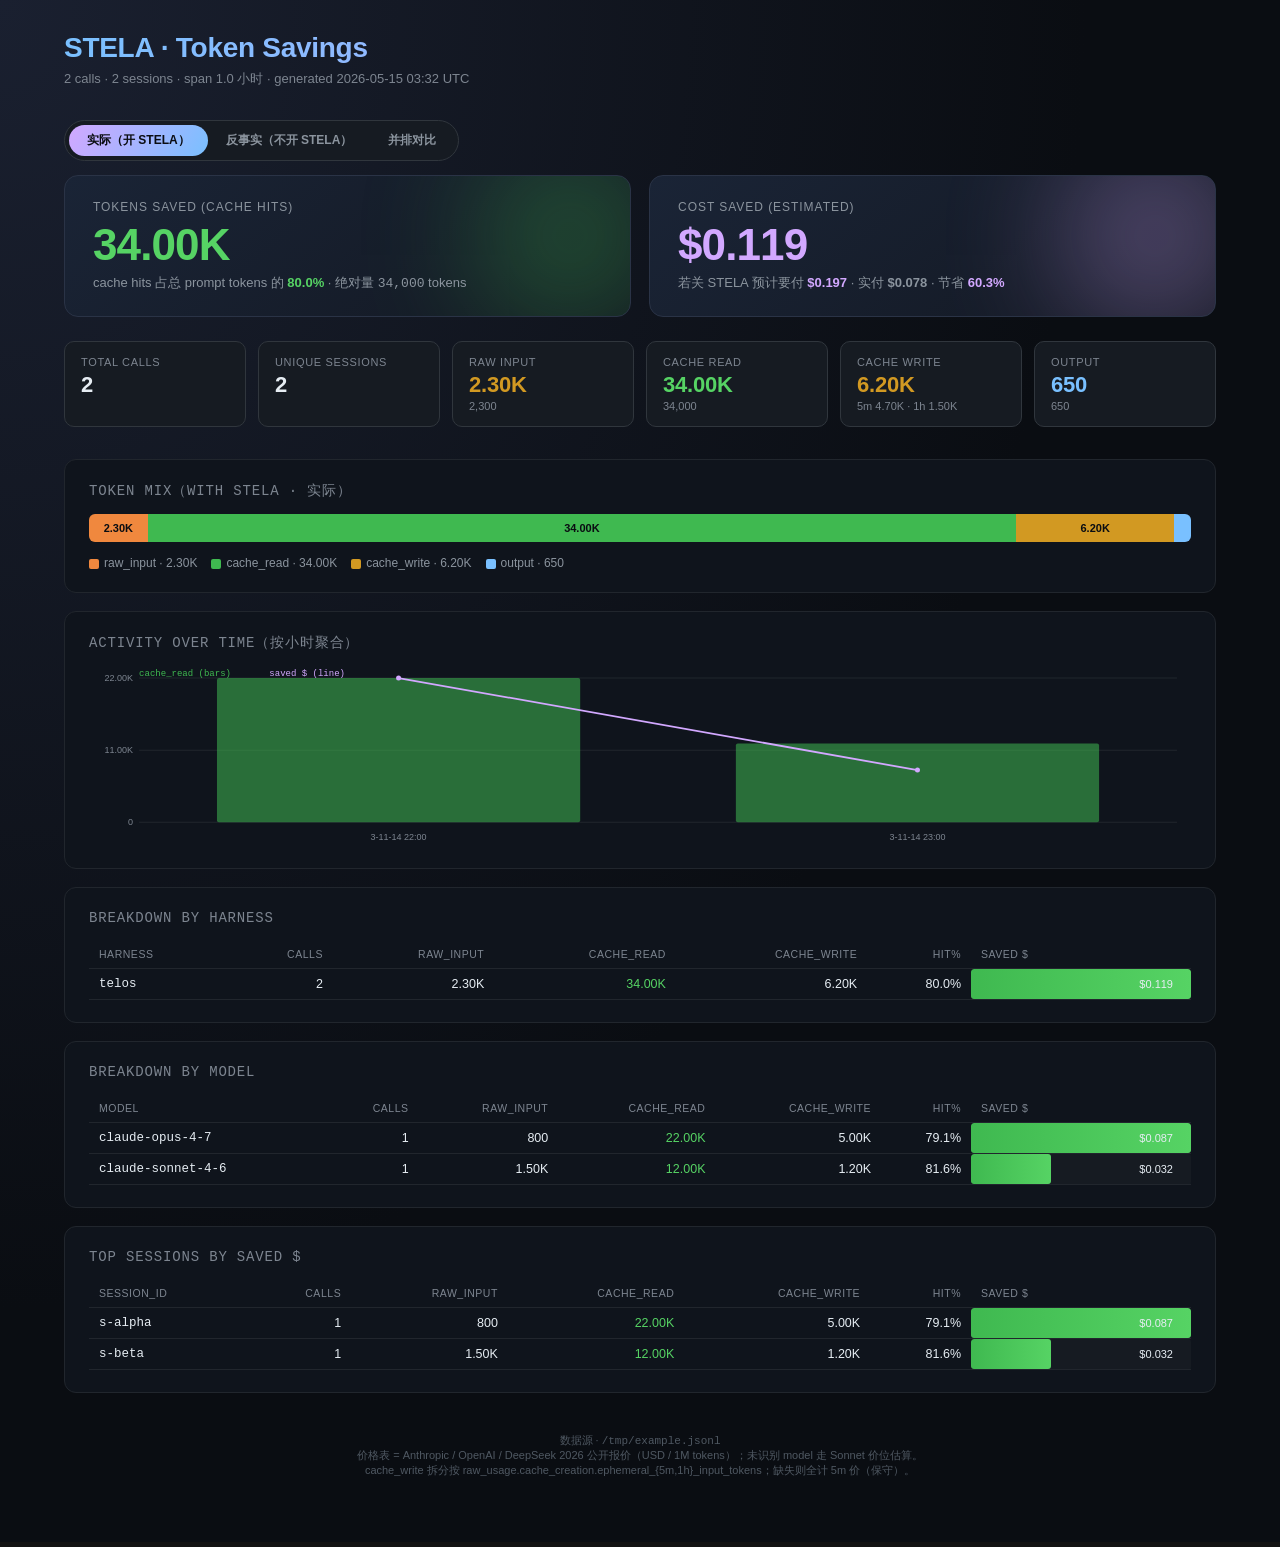
==== example_savings_dashboard.html @ 6a203fd6 "add developer inspector dashboard + cache_write 5m/1h pricing split Developer-facing /__stela/develo" ====
<!doctype html>
<html lang="en"><head>
<meta charset="utf-8">

<title>STELA · Token Savings Dashboard</title>
<style>
:root { color-scheme: dark; }
* { box-sizing: border-box; }
body {
  font-family: -apple-system, BlinkMacSystemFont, 'Inter', 'Segoe UI', sans-serif;
  margin: 0;
  padding: 0;
  background: radial-gradient(ellipse at top left, #1a2030 0%, #0a0d12 60%);
  color: #e6edf3;
  min-height: 100vh;
}
.wrap { max-width: 1200px; margin: 0 auto; padding: 32px 24px 64px; }

header { margin-bottom: 32px; }
header h1 { margin: 0 0 6px 0; font-size: 28px; font-weight: 700;
  letter-spacing: -0.01em;
  background: linear-gradient(120deg, #79c0ff 0%, #d2a8ff 100%);
  -webkit-background-clip: text; background-clip: text;
  -webkit-text-fill-color: transparent;
}
header .sub { color: #7d8590; font-size: 13px; }

/* ---- hero stats ---- */
.hero {
  display: grid; grid-template-columns: 1fr 1fr; gap: 18px; margin-bottom: 24px;
}
.hero-card {
  background: linear-gradient(140deg, #1a2436 0%, #131822 100%);
  border: 1px solid #2a3346; border-radius: 14px;
  padding: 24px 28px; position: relative; overflow: hidden;
}
.hero-card.green::before, .hero-card.purple::before {
  content: ''; position: absolute; right: -40px; top: -40px;
  width: 200px; height: 200px; border-radius: 50%;
  filter: blur(60px); opacity: 0.3;
}
.hero-card.green::before  { background: #3fb950; }
.hero-card.purple::before { background: #d2a8ff; }

.hero-card .label {
  color: #8b949e; font-size: 12px; text-transform: uppercase;
  letter-spacing: 0.08em; font-weight: 500; position: relative;
}
.hero-card .value {
  font-size: 44px; font-weight: 700; font-variant-numeric: tabular-nums;
  margin: 6px 0 4px 0; position: relative; letter-spacing: -0.02em;
}
.hero-card .sub {
  color: #8b949e; font-size: 13px; position: relative;
}
.hero-card.green .value  { color: #56d364; }
.hero-card.purple .value { color: #d2a8ff; }

/* ---- KPI strip ---- */
.kpis {
  display: grid; grid-template-columns: repeat(auto-fit, minmax(160px, 1fr));
  gap: 12px; margin-bottom: 32px;
}
.kpi {
  background: #161b22; border: 1px solid #30363d; border-radius: 10px;
  padding: 14px 16px;
}
.kpi .label { color: #7d8590; font-size: 11px; text-transform: uppercase;
  letter-spacing: 0.06em; margin-bottom: 4px; }
.kpi .value { font-size: 22px; font-weight: 600; font-variant-numeric: tabular-nums;
  letter-spacing: -0.01em; }
.kpi .sub { font-size: 11px; color: #7d8590; margin-top: 2px; }

/* ---- card ---- */
.card {
  background: #0f141c; border: 1px solid #21262d; border-radius: 12px;
  padding: 22px 24px; margin-bottom: 18px;
}
.card h2 {
  margin: 0 0 14px 0; font-size: 14px; font-family: monospace;
  color: #7d8590; text-transform: uppercase; letter-spacing: 0.06em;
  font-weight: 500;
}

/* ---- segmented bar ---- */
.seg-bar {
  display: flex; height: 28px; border-radius: 6px; overflow: hidden;
  background: #161b22; margin: 8px 0 14px 0;
}
.seg-bar > span {
  display: flex; align-items: center; justify-content: center;
  font-size: 11px; font-weight: 600; color: #0a0d12;
  font-variant-numeric: tabular-nums;
}
.seg-bar .raw_input   { background: #f0883e; }
.seg-bar .cache_read  { background: #3fb950; }
.seg-bar .cache_write { background: #d29922; }
.seg-bar .output      { background: #79c0ff; }
.seg-bar > span:empty { color: transparent; }

.seg-legend { display: flex; flex-wrap: wrap; gap: 14px; font-size: 12px; }
.seg-legend > span { color: #8b949e; }
.seg-legend .sw { display: inline-block; width: 10px; height: 10px;
  border-radius: 2px; vertical-align: middle; margin-right: 5px; }

/* ---- table ---- */
table {
  width: 100%; border-collapse: collapse; font-size: 12.5px;
  font-variant-numeric: tabular-nums;
}
th, td { padding: 8px 10px; border-bottom: 1px solid #21262d; text-align: right;
  vertical-align: middle; }
th { font-weight: 500; color: #7d8590; text-transform: uppercase;
  font-size: 10.5px; letter-spacing: 0.05em; }
th.left, td.left { text-align: left; }
td.left { font-family: monospace; }
tr:hover td { background: #131822; }

.bar-cell {
  position: relative; width: 220px;
  background: #161b22; border-radius: 3px; overflow: hidden;
}
.bar-cell .fill {
  position: absolute; left: 0; top: 0; bottom: 0;
  background: linear-gradient(90deg, #3fb950 0%, #56d364 100%);
  border-radius: 3px;
}
.bar-cell .label-overlay {
  position: relative; padding: 2px 8px; color: #e6edf3;
  font-size: 11px; font-weight: 500;
}

/* ---- timeline ---- */
.timeline { margin-top: 4px; }
.timeline svg { display: block; }

.muted { color: #7d8590; }
.gold  { color: #d29922; }
.green { color: #56d364; }
.blue  { color: #79c0ff; }
.lilac { color: #d2a8ff; }

.footer { margin-top: 40px; color: #4f5862; font-size: 11px; text-align: center; }
</style>
<style>
.toggle-wrap { display: inline-flex; gap: 0; background: #161b22; border-radius: 999px;
  padding: 4px; margin: 0 0 14px 0; border: 1px solid #30363d; }
.toggle-wrap button { all: unset; cursor: pointer; padding: 7px 18px; border-radius: 999px;
  font-size: 12px; font-weight: 600; color: #8b949e; transition: all .15s ease; }
.toggle-wrap button.active { background: linear-gradient(120deg, #d2a8ff 0%, #79c0ff 100%);
  color: #0a0d12; }
.toggle-wrap button:hover:not(.active) { color: #e6edf3; }
[data-mode='without'] .with-only { display: none; }
[data-mode='with'] .without-only { display: none; }
[data-mode='_compare'] .with-only,
[data-mode='_compare'] .without-only { display: none; }
.compare-grid { display: grid; grid-template-columns: 1fr 1fr; gap: 18px; margin-bottom: 18px; }
.compare-cell { background: #0f141c; border: 1px solid #21262d; border-radius: 10px;
  padding: 18px 20px; }
.compare-cell h3 { margin: 0 0 10px 0; font-size: 12px; text-transform: uppercase;
  letter-spacing: 0.06em; color: #7d8590; font-weight: 600; }
.compare-cell h3 .pill { display: inline-block; margin-left: 8px; padding: 2px 8px;
  border-radius: 999px; font-size: 10px; vertical-align: middle; }
.compare-cell.actual h3 .pill   { background: #1a4d2e; color: #56d364; }
.compare-cell.counter h3 .pill  { background: #4d2a1a; color: #f0883e; }
.compare-cell .row { font-size: 13px; color: #c9d1d9; margin: 4px 0; display: flex;
  justify-content: space-between; }
.compare-cell .row b { font-variant-numeric: tabular-nums; }
.compare-cell .big { font-size: 24px; font-weight: 700; margin: 4px 0 8px 0;
  letter-spacing: -0.01em; font-variant-numeric: tabular-nums; }
.compare-cell.actual .big   { color: #56d364; }
.compare-cell.counter .big  { color: #f0883e; }
.compare-cell .small { font-size: 11px; color: #7d8590; margin-top: 6px; }
.savings-arrow { font-size: 13px; color: #d2a8ff; margin: 10px 0 0 0; text-align: center; }
.savings-arrow b { font-size: 18px; }
</style>
</head><body data-mode="with">
<div class="wrap">

<header>
  <h1>STELA · Token Savings</h1>
  <div class="sub">
    2 calls · 2 sessions · span 1.0 小时
    · generated 2026-05-15 03:32 UTC
  </div>
</header>

<!-- ===== 视角切换：with STELA vs. without STELA ===== -->
<div class="toggle-wrap" role="tablist">
  <button id="btn-with"    class="active" onclick="setMode('with')">实际（开 STELA）</button>
  <button id="btn-without" onclick="setMode('without')">反事实（不开 STELA）</button>
  <button id="btn-compare" onclick="setMode('compare')">并排对比</button>
</div>

<!-- compare 视角下的并排面板 -->
<section id="compare-view" style="display:none; margin-bottom: 18px;">
  <div class="compare-grid">
    <div class="compare-cell counter">
      <h3>without STELA <span class="pill">counterfactual</span></h3>
      <div class="big">$0.197</div>
      <div class="row"><span>prompt tokens (input 价)</span><b>42.50K</b></div>
      <div class="row"><span>output tokens</span><b>650</b></div>
      <div class="small">所有 prompt token 按基础 input 价计费；无 cache_read 折扣、无 cache_write 溢价。</div>
    </div>
    <div class="compare-cell actual">
      <h3>with STELA <span class="pill">actual</span></h3>
      <div class="big">$0.078</div>
      <div class="row"><span>raw_input · @input</span><b>2.30K</b></div>
      <div class="row"><span>cache_read · @0.1×input</span><b class="green">34.00K</b></div>
      <div class="row"><span>cache_write · @1.25–2×input</span><b class="gold">6.20K</b></div>
      <div class="row"><span>output · @output</span><b>650</b></div>
      <div class="small">cache_write 拆分：5m <b class='gold'>4.70K</b> · 1h <b class='gold'>1.50K</b></div>
    </div>
  </div>
  <div class="savings-arrow">
    净节省：<b>$0.119</b> &nbsp;·&nbsp; <b>60.3%</b> off counterfactual
  </div>
</section>

<section class="hero with-only">
  <div class="hero-card green">
    <div class="label">tokens saved (cache hits)</div>
    <div class="value">34.00K</div>
    <div class="sub">
      cache hits 占总 prompt tokens 的 <b class="green">80.0%</b>
      ·  绝对量 <code>34,000</code> tokens
    </div>
  </div>
  <div class="hero-card purple">
    <div class="label">cost saved (estimated)</div>
    <div class="value">$0.119</div>
    <div class="sub">
      若关 STELA 预计要付 <b class="lilac">$0.197</b>
      · 实付 <b>$0.078</b>
      · 节省 <b class="lilac">60.3%</b>
    </div>
  </div>
</section>

<section class="hero without-only">
  <div class="hero-card green" style="opacity:.65">
    <div class="label">prompt tokens (no cache)</div>
    <div class="value">42.50K</div>
    <div class="sub">
      反事实视角：所有 raw_input + cache_read + cache_write 都以
      base input 价计费 ·
      output <code>650</code>
    </div>
  </div>
  <div class="hero-card purple" style="opacity:.85">
    <div class="label">cost (no STELA)</div>
    <div class="value">$0.197</div>
    <div class="sub">
      启用 STELA 后实际只付 <b>$0.078</b>
      · 节省 <b class="lilac">$0.119</b>（<b class="lilac">60.3%</b>）
    </div>
  </div>
</section>

<div class="kpis">
  <div class="kpi"><div class="label">total calls</div>
    <div class="value">2</div></div>
  <div class="kpi"><div class="label">unique sessions</div>
    <div class="value">2</div></div>
  <div class="kpi"><div class="label">raw input</div>
    <div class="value gold">2.30K</div>
    <div class="sub">2,300</div></div>
  <div class="kpi"><div class="label">cache read</div>
    <div class="value green">34.00K</div>
    <div class="sub">34,000</div></div>
  <div class="kpi"><div class="label">cache write</div>
    <div class="value gold">6.20K</div>
    <div class="sub">5m 4.70K · 1h 1.50K</div></div>
  <div class="kpi"><div class="label">output</div>
    <div class="value blue">650</div>
    <div class="sub">650</div></div>
</div>

<div class="card with-only">
  <h2>Token mix（with STELA · 实际）</h2>
  <div class="seg-bar"><span class="raw_input" style="width:5.33%" title="raw_input: 2,300">2.30K</span><span class="cache_read" style="width:78.79%" title="cache_read: 34,000">34.00K</span><span class="cache_write" style="width:14.37%" title="cache_write: 6,200">6.20K</span><span class="output" style="width:1.51%" title="output: 650"></span></div>
  <div class="seg-legend">
    <span><span class="sw" style="background:#f0883e"></span>raw_input · 2.30K</span>
    <span><span class="sw" style="background:#3fb950"></span>cache_read · 34.00K</span>
    <span><span class="sw" style="background:#d29922"></span>cache_write · 6.20K</span>
    <span><span class="sw" style="background:#79c0ff"></span>output · 650</span>
  </div>
</div>

<div class="card without-only">
  <h2>Token mix（without STELA · 反事实）</h2>
  <div class="seg-bar"><span class="raw_input" style="width:98.49%" title="raw_input (counterfactual): 42,500">42.50K</span><span class="output" style="width:1.51%" title="output: 650"></span></div>
  <div class="seg-legend">
    <span><span class="sw" style="background:#f0883e"></span>raw_input · 42.50K</span>
    <span><span class="sw" style="background:#79c0ff"></span>output · 650</span>
  </div>
  <p class="muted" style="font-size:11px;margin-top:8px">
    反事实假设：保持 prompt 内容不变，但移除 ``cache_control``，全量 prompt token
    按 base input 价计费 → 计费视角下所有 cache_read 与 cache_write 都"塌"成 raw_input。
  </p>
</div>

<div class="card timeline">
  <h2>Activity over time（按小时聚合）</h2>
  
<svg viewBox="0 0 1100 180" width="100%" preserveAspectRatio="xMidYMid meet">
  <text x="44.0" y="15.0" text-anchor="end" font-size="9" fill="#7d8590">22.00K</text><line x1="50.0" y1="12.0" x2="1086.0" y2="12.0" stroke="#21262d" stroke-width="1"/><text x="44.0" y="87.0" text-anchor="end" font-size="9" fill="#7d8590">11.00K</text><line x1="50.0" y1="84.0" x2="1086.0" y2="84.0" stroke="#21262d" stroke-width="1"/><text x="44.0" y="159.0" text-anchor="end" font-size="9" fill="#7d8590">0</text><line x1="50.0" y1="156.0" x2="1086.0" y2="156.0" stroke="#21262d" stroke-width="1"/>
  <rect x="127.70" y="12.00" width="362.60" height="144.00" fill="#3fb950" opacity="0.55" rx="2"><title>2023-11-14 22:00
cache_read: 22,000</title></rect><rect x="645.70" y="77.45" width="362.60" height="78.55" fill="#3fb950" opacity="0.55" rx="2"><title>2023-11-14 23:00
cache_read: 12,000</title></rect>
  <path d="M 309.00,12.00 L 827.00,103.94" stroke="#d2a8ff" stroke-width="1.8" fill="none"/>
  <circle cx="309.00" cy="12.00" r="2.5" fill="#d2a8ff"><title>2023-11-14 22:00
saved: $0.087</title></circle><circle cx="827.00" cy="103.94" r="2.5" fill="#d2a8ff"><title>2023-11-14 23:00
saved: $0.032</title></circle>
  <text x="309.0" y="174.0" text-anchor="middle" font-size="9" fill="#7d8590">3-11-14 22:00</text><text x="827.0" y="174.0" text-anchor="middle" font-size="9" fill="#7d8590">3-11-14 23:00</text>
  <text x="50" y="10" font-size="9" fill="#3fb950" font-family="monospace">
    cache_read (bars)
  </text>
  <text x="180" y="10" font-size="9" fill="#d2a8ff" font-family="monospace">
    saved $ (line)
  </text>
</svg>

</div>


<div class="card">
  <h2>Breakdown by harness</h2>
  <table>
    <thead><tr>
      <th class="left">harness</th>
      <th>calls</th>
      <th>raw_input</th>
      <th>cache_read</th>
      <th>cache_write</th>
      <th>hit%</th>
      <th class="left">saved $</th>
    </tr></thead>
    <tbody><tr><td class="left">telos</td><td>2</td><td>2.30K</td><td class="green">34.00K</td><td>6.20K</td><td>80.0%</td><td class="bar-cell"><span class="fill" style="width:100.0%"></span><span class="label-overlay">$0.119</span></td></tr></tbody>
  </table>
</div>


<div class="card">
  <h2>Breakdown by model</h2>
  <table>
    <thead><tr>
      <th class="left">model</th>
      <th>calls</th>
      <th>raw_input</th>
      <th>cache_read</th>
      <th>cache_write</th>
      <th>hit%</th>
      <th class="left">saved $</th>
    </tr></thead>
    <tbody><tr><td class="left">claude-opus-4-7</td><td>1</td><td>800</td><td class="green">22.00K</td><td>5.00K</td><td>79.1%</td><td class="bar-cell"><span class="fill" style="width:100.0%"></span><span class="label-overlay">$0.087</span></td></tr><tr><td class="left">claude-sonnet-4-6</td><td>1</td><td>1.50K</td><td class="green">12.00K</td><td>1.20K</td><td>81.6%</td><td class="bar-cell"><span class="fill" style="width:36.2%"></span><span class="label-overlay">$0.032</span></td></tr></tbody>
  </table>
</div>


<div class="card">
  <h2>Top sessions by saved $</h2>
  <table>
    <thead><tr>
      <th class="left">session_id</th>
      <th>calls</th>
      <th>raw_input</th>
      <th>cache_read</th>
      <th>cache_write</th>
      <th>hit%</th>
      <th class="left">saved $</th>
    </tr></thead>
    <tbody><tr><td class="left">s-alpha</td><td>1</td><td>800</td><td class="green">22.00K</td><td>5.00K</td><td>79.1%</td><td class="bar-cell"><span class="fill" style="width:100.0%"></span><span class="label-overlay">$0.087</span></td></tr><tr><td class="left">s-beta</td><td>1</td><td>1.50K</td><td class="green">12.00K</td><td>1.20K</td><td>81.6%</td><td class="bar-cell"><span class="fill" style="width:36.2%"></span><span class="label-overlay">$0.032</span></td></tr></tbody>
  </table>
</div>


<div class="footer">
  数据源 · <code>/tmp/example.jsonl</code><br>
  价格表 = Anthropic / OpenAI / DeepSeek 2026 公开报价（USD / 1M tokens）；未识别 model 走 Sonnet 价位估算。
  <br>cache_write 拆分按 raw_usage.cache_creation.ephemeral_{5m,1h}_input_tokens；缺失则全计 5m 价（保守）。
</div>

</div>

<script>
function setMode(m) {
  var body = document.body;
  var compareView = document.getElementById('compare-view');
  ['with','without','compare'].forEach(function(k){
    var b = document.getElementById('btn-' + k);
    if (b) b.classList.toggle('active', k === m);
  });
  if (m === 'compare') {
    // compare 模式：隐藏 with/without 专属面板，只显示并排
    body.setAttribute('data-mode', '_compare');
    compareView.style.display = 'block';
  } else {
    body.setAttribute('data-mode', m);
    compareView.style.display = 'none';
  }
  try { localStorage.setItem('stela.dashboard.mode', m); } catch(e) {}
}
// 恢复上次选择
try {
  var saved = localStorage.getItem('stela.dashboard.mode');
  if (saved && ['with','without','compare'].indexOf(saved) >= 0) setMode(saved);
} catch(e) {}
</script>
</body></html>
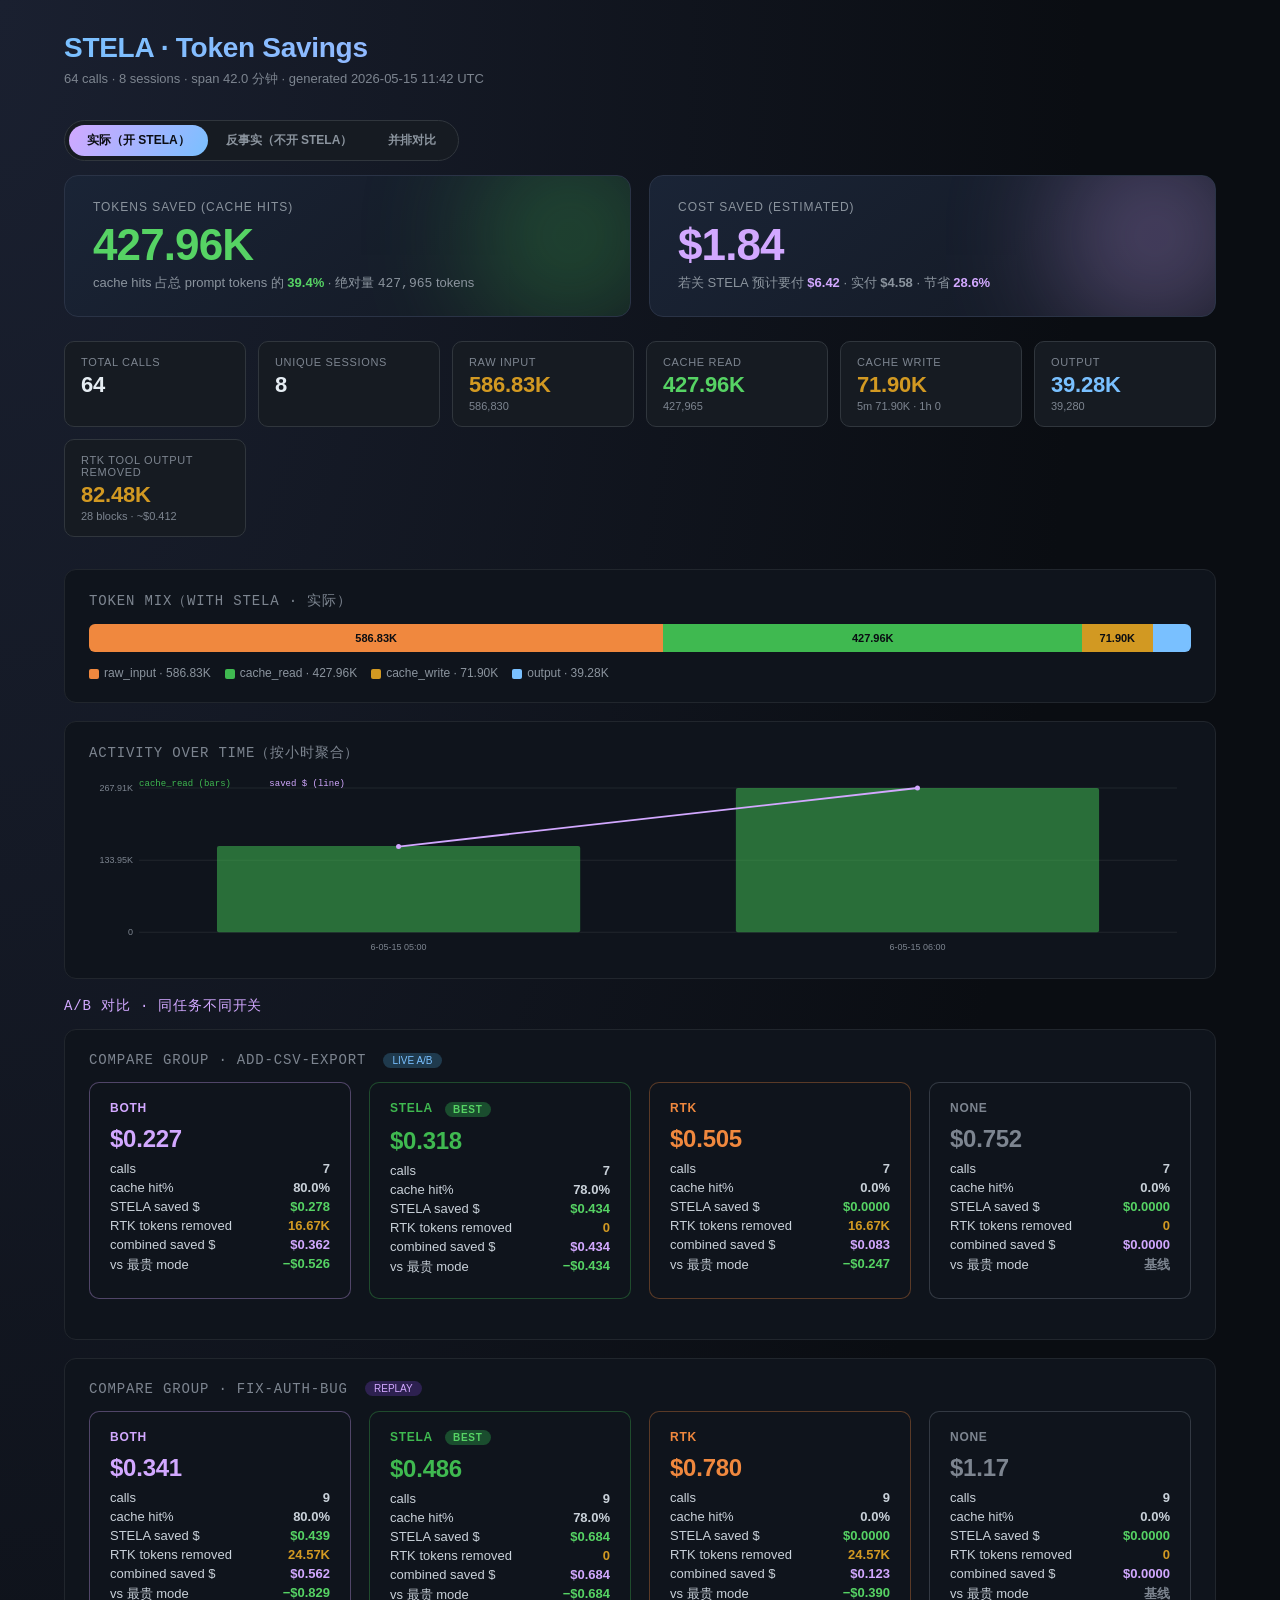
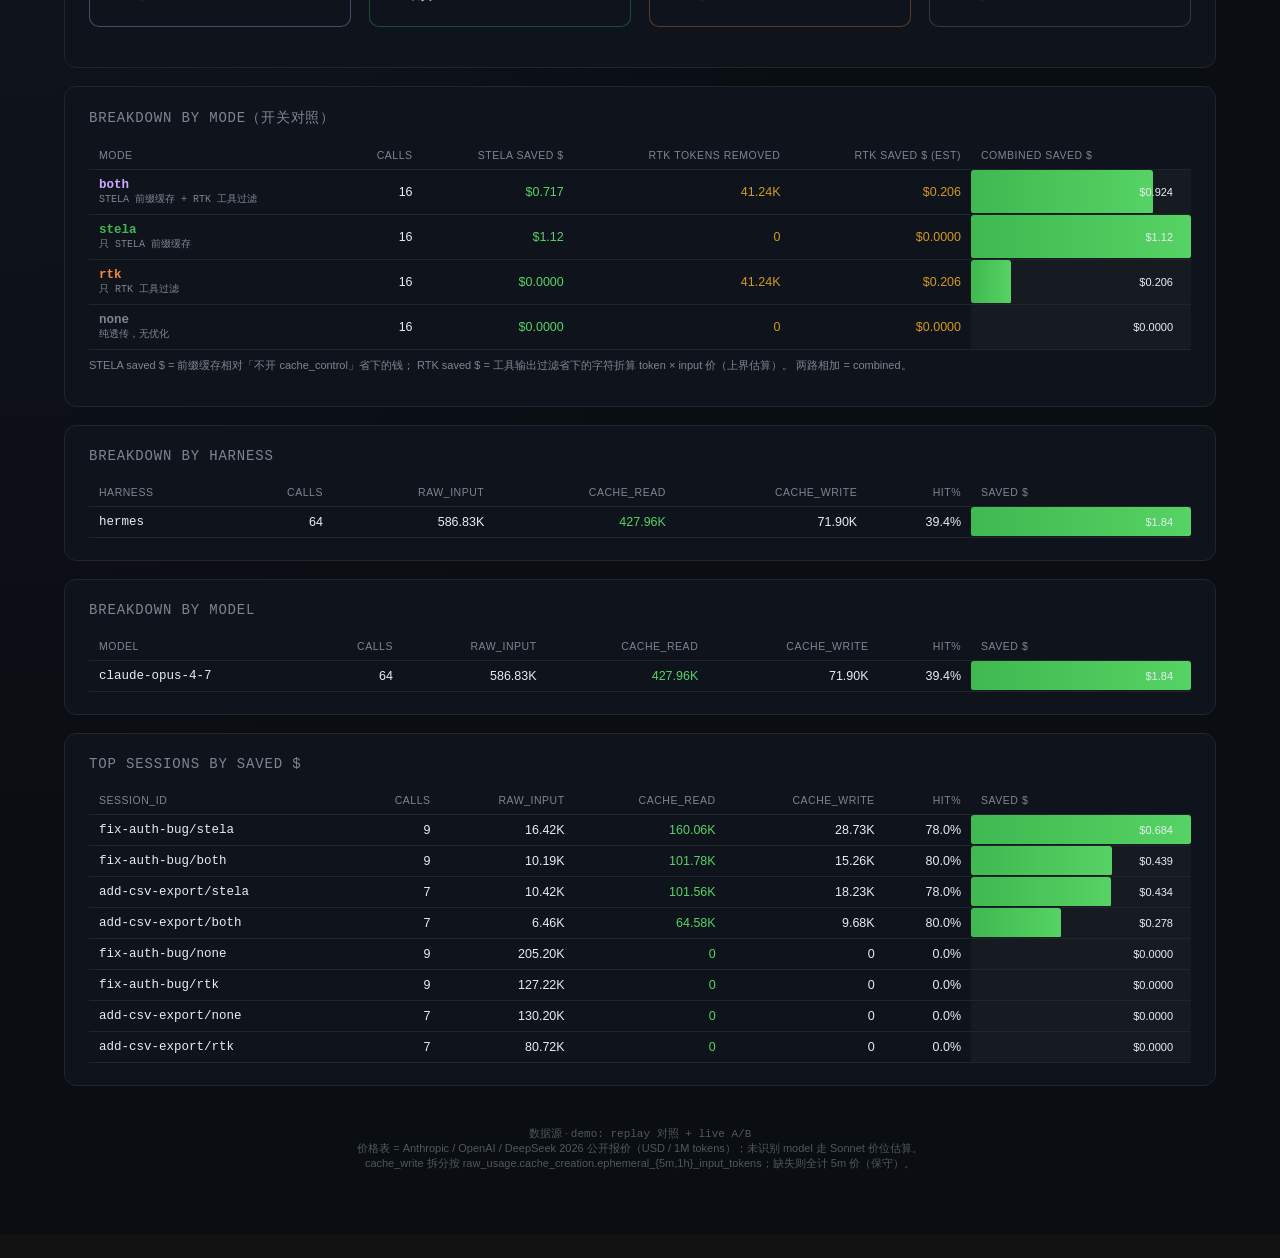
==== commit 55039c40: "add RTK output filter, mode toggle, and replay-based A/B comparison 吸收 rtk-ai/rtk 的工具输出过滤思路到 STELA，并" ====
--- a/example_savings_dashboard.html
+++ b/example_savings_dashboard.html
@@ -180,8 +180,8 @@
 <header>
   <h1>STELA · Token Savings</h1>
   <div class="sub">
-    2 calls · 2 sessions · span 1.0 小时
-    · generated 2026-05-15 03:32 UTC
+    64 calls · 8 sessions · span 42.0 分钟
+    · generated 2026-05-15 11:42 UTC
   </div>
 </header>
 
@@ -197,42 +197,42 @@
   <div class="compare-grid">
     <div class="compare-cell counter">
       <h3>without STELA <span class="pill">counterfactual</span></h3>
-      <div class="big">$0.197</div>
-      <div class="row"><span>prompt tokens (input 价)</span><b>42.50K</b></div>
-      <div class="row"><span>output tokens</span><b>650</b></div>
+      <div class="big">$6.42</div>
+      <div class="row"><span>prompt tokens (input 价)</span><b>1.09M</b></div>
+      <div class="row"><span>output tokens</span><b>39.28K</b></div>
       <div class="small">所有 prompt token 按基础 input 价计费；无 cache_read 折扣、无 cache_write 溢价。</div>
     </div>
     <div class="compare-cell actual">
       <h3>with STELA <span class="pill">actual</span></h3>
-      <div class="big">$0.078</div>
-      <div class="row"><span>raw_input · @input</span><b>2.30K</b></div>
-      <div class="row"><span>cache_read · @0.1×input</span><b class="green">34.00K</b></div>
-      <div class="row"><span>cache_write · @1.25–2×input</span><b class="gold">6.20K</b></div>
-      <div class="row"><span>output · @output</span><b>650</b></div>
-      <div class="small">cache_write 拆分：5m <b class='gold'>4.70K</b> · 1h <b class='gold'>1.50K</b></div>
+      <div class="big">$4.58</div>
+      <div class="row"><span>raw_input · @input</span><b>586.83K</b></div>
+      <div class="row"><span>cache_read · @0.1×input</span><b class="green">427.96K</b></div>
+      <div class="row"><span>cache_write · @1.25–2×input</span><b class="gold">71.90K</b></div>
+      <div class="row"><span>output · @output</span><b>39.28K</b></div>
+      <div class="small">cache_write 拆分：5m <b class='gold'>71.90K</b> · 1h <b class='gold'>0</b></div>
     </div>
   </div>
   <div class="savings-arrow">
-    净节省：<b>$0.119</b> &nbsp;·&nbsp; <b>60.3%</b> off counterfactual
+    净节省：<b>$1.84</b> &nbsp;·&nbsp; <b>28.6%</b> off counterfactual
   </div>
 </section>
 
 <section class="hero with-only">
   <div class="hero-card green">
     <div class="label">tokens saved (cache hits)</div>
-    <div class="value">34.00K</div>
+    <div class="value">427.96K</div>
     <div class="sub">
-      cache hits 占总 prompt tokens 的 <b class="green">80.0%</b>
-      ·  绝对量 <code>34,000</code> tokens
+      cache hits 占总 prompt tokens 的 <b class="green">39.4%</b>
+      ·  绝对量 <code>427,965</code> tokens
     </div>
   </div>
   <div class="hero-card purple">
     <div class="label">cost saved (estimated)</div>
-    <div class="value">$0.119</div>
+    <div class="value">$1.84</div>
     <div class="sub">
-      若关 STELA 预计要付 <b class="lilac">$0.197</b>
-      · 实付 <b>$0.078</b>
-      · 节省 <b class="lilac">60.3%</b>
+      若关 STELA 预计要付 <b class="lilac">$6.42</b>
+      · 实付 <b>$4.58</b>
+      · 节省 <b class="lilac">28.6%</b>
     </div>
   </div>
 </section>
@@ -240,59 +240,62 @@
 <section class="hero without-only">
   <div class="hero-card green" style="opacity:.65">
     <div class="label">prompt tokens (no cache)</div>
-    <div class="value">42.50K</div>
+    <div class="value">1.09M</div>
     <div class="sub">
       反事实视角：所有 raw_input + cache_read + cache_write 都以
       base input 价计费 ·
-      output <code>650</code>
+      output <code>39,280</code>
     </div>
   </div>
   <div class="hero-card purple" style="opacity:.85">
     <div class="label">cost (no STELA)</div>
-    <div class="value">$0.197</div>
+    <div class="value">$6.42</div>
     <div class="sub">
-      启用 STELA 后实际只付 <b>$0.078</b>
-      · 节省 <b class="lilac">$0.119</b>（<b class="lilac">60.3%</b>）
+      启用 STELA 后实际只付 <b>$4.58</b>
+      · 节省 <b class="lilac">$1.84</b>（<b class="lilac">28.6%</b>）
     </div>
   </div>
 </section>
 
 <div class="kpis">
   <div class="kpi"><div class="label">total calls</div>
-    <div class="value">2</div></div>
+    <div class="value">64</div></div>
   <div class="kpi"><div class="label">unique sessions</div>
-    <div class="value">2</div></div>
+    <div class="value">8</div></div>
   <div class="kpi"><div class="label">raw input</div>
-    <div class="value gold">2.30K</div>
-    <div class="sub">2,300</div></div>
+    <div class="value gold">586.83K</div>
+    <div class="sub">586,830</div></div>
   <div class="kpi"><div class="label">cache read</div>
-    <div class="value green">34.00K</div>
-    <div class="sub">34,000</div></div>
+    <div class="value green">427.96K</div>
+    <div class="sub">427,965</div></div>
   <div class="kpi"><div class="label">cache write</div>
-    <div class="value gold">6.20K</div>
-    <div class="sub">5m 4.70K · 1h 1.50K</div></div>
+    <div class="value gold">71.90K</div>
+    <div class="sub">5m 71.90K · 1h 0</div></div>
   <div class="kpi"><div class="label">output</div>
-    <div class="value blue">650</div>
-    <div class="sub">650</div></div>
+    <div class="value blue">39.28K</div>
+    <div class="sub">39,280</div></div>
+  <div class="kpi"><div class="label">RTK tool output removed</div>
+    <div class="value gold">82.48K</div>
+    <div class="sub">28 blocks · ~$0.412</div></div>
 </div>
 
 <div class="card with-only">
   <h2>Token mix（with STELA · 实际）</h2>
-  <div class="seg-bar"><span class="raw_input" style="width:5.33%" title="raw_input: 2,300">2.30K</span><span class="cache_read" style="width:78.79%" title="cache_read: 34,000">34.00K</span><span class="cache_write" style="width:14.37%" title="cache_write: 6,200">6.20K</span><span class="output" style="width:1.51%" title="output: 650"></span></div>
+  <div class="seg-bar"><span class="raw_input" style="width:52.12%" title="raw_input: 586,830">586.83K</span><span class="cache_read" style="width:38.01%" title="cache_read: 427,965">427.96K</span><span class="cache_write" style="width:6.39%" title="cache_write: 71,901">71.90K</span><span class="output" style="width:3.49%" title="output: 39,280"></span></div>
   <div class="seg-legend">
-    <span><span class="sw" style="background:#f0883e"></span>raw_input · 2.30K</span>
-    <span><span class="sw" style="background:#3fb950"></span>cache_read · 34.00K</span>
-    <span><span class="sw" style="background:#d29922"></span>cache_write · 6.20K</span>
-    <span><span class="sw" style="background:#79c0ff"></span>output · 650</span>
+    <span><span class="sw" style="background:#f0883e"></span>raw_input · 586.83K</span>
+    <span><span class="sw" style="background:#3fb950"></span>cache_read · 427.96K</span>
+    <span><span class="sw" style="background:#d29922"></span>cache_write · 71.90K</span>
+    <span><span class="sw" style="background:#79c0ff"></span>output · 39.28K</span>
   </div>
 </div>
 
 <div class="card without-only">
   <h2>Token mix（without STELA · 反事实）</h2>
-  <div class="seg-bar"><span class="raw_input" style="width:98.49%" title="raw_input (counterfactual): 42,500">42.50K</span><span class="output" style="width:1.51%" title="output: 650"></span></div>
+  <div class="seg-bar"><span class="raw_input" style="width:96.51%" title="raw_input (counterfactual): 1,086,696">1.09M</span><span class="output" style="width:3.49%" title="output: 39,280"></span></div>
   <div class="seg-legend">
-    <span><span class="sw" style="background:#f0883e"></span>raw_input · 42.50K</span>
-    <span><span class="sw" style="background:#79c0ff"></span>output · 650</span>
+    <span><span class="sw" style="background:#f0883e"></span>raw_input · 1.09M</span>
+    <span><span class="sw" style="background:#79c0ff"></span>output · 39.28K</span>
   </div>
   <p class="muted" style="font-size:11px;margin-top:8px">
     反事实假设：保持 prompt 内容不变，但移除 ``cache_control``，全量 prompt token
@@ -304,15 +307,15 @@
   <h2>Activity over time（按小时聚合）</h2>
   
 <svg viewBox="0 0 1100 180" width="100%" preserveAspectRatio="xMidYMid meet">
-  <text x="44.0" y="15.0" text-anchor="end" font-size="9" fill="#7d8590">22.00K</text><line x1="50.0" y1="12.0" x2="1086.0" y2="12.0" stroke="#21262d" stroke-width="1"/><text x="44.0" y="87.0" text-anchor="end" font-size="9" fill="#7d8590">11.00K</text><line x1="50.0" y1="84.0" x2="1086.0" y2="84.0" stroke="#21262d" stroke-width="1"/><text x="44.0" y="159.0" text-anchor="end" font-size="9" fill="#7d8590">0</text><line x1="50.0" y1="156.0" x2="1086.0" y2="156.0" stroke="#21262d" stroke-width="1"/>
-  <rect x="127.70" y="12.00" width="362.60" height="144.00" fill="#3fb950" opacity="0.55" rx="2"><title>2023-11-14 22:00
-cache_read: 22,000</title></rect><rect x="645.70" y="77.45" width="362.60" height="78.55" fill="#3fb950" opacity="0.55" rx="2"><title>2023-11-14 23:00
-cache_read: 12,000</title></rect>
-  <path d="M 309.00,12.00 L 827.00,103.94" stroke="#d2a8ff" stroke-width="1.8" fill="none"/>
-  <circle cx="309.00" cy="12.00" r="2.5" fill="#d2a8ff"><title>2023-11-14 22:00
-saved: $0.087</title></circle><circle cx="827.00" cy="103.94" r="2.5" fill="#d2a8ff"><title>2023-11-14 23:00
-saved: $0.032</title></circle>
-  <text x="309.0" y="174.0" text-anchor="middle" font-size="9" fill="#7d8590">3-11-14 22:00</text><text x="827.0" y="174.0" text-anchor="middle" font-size="9" fill="#7d8590">3-11-14 23:00</text>
+  <text x="44.0" y="15.0" text-anchor="end" font-size="9" fill="#7d8590">267.91K</text><line x1="50.0" y1="12.0" x2="1086.0" y2="12.0" stroke="#21262d" stroke-width="1"/><text x="44.0" y="87.0" text-anchor="end" font-size="9" fill="#7d8590">133.95K</text><line x1="50.0" y1="84.0" x2="1086.0" y2="84.0" stroke="#21262d" stroke-width="1"/><text x="44.0" y="159.0" text-anchor="end" font-size="9" fill="#7d8590">0</text><line x1="50.0" y1="156.0" x2="1086.0" y2="156.0" stroke="#21262d" stroke-width="1"/>
+  <rect x="127.70" y="69.97" width="362.60" height="86.03" fill="#3fb950" opacity="0.55" rx="2"><title>2026-05-15 05:00
+cache_read: 160,056</title></rect><rect x="645.70" y="12.00" width="362.60" height="144.00" fill="#3fb950" opacity="0.55" rx="2"><title>2026-05-15 06:00
+cache_read: 267,909</title></rect>
+  <path d="M 309.00,70.43 L 827.00,12.00" stroke="#d2a8ff" stroke-width="1.8" fill="none"/>
+  <circle cx="309.00" cy="70.43" r="2.5" fill="#d2a8ff"><title>2026-05-15 05:00
+saved: $0.684</title></circle><circle cx="827.00" cy="12.00" r="2.5" fill="#d2a8ff"><title>2026-05-15 06:00
+saved: $1.15</title></circle>
+  <text x="309.0" y="174.0" text-anchor="middle" font-size="9" fill="#7d8590">6-05-15 05:00</text><text x="827.0" y="174.0" text-anchor="middle" font-size="9" fill="#7d8590">6-05-15 06:00</text>
   <text x="50" y="10" font-size="9" fill="#3fb950" font-family="monospace">
     cache_read (bars)
   </text>
@@ -321,6 +324,123 @@
   </text>
 </svg>
 
+</div>
+
+
+<div class="card" style="background:transparent;border:none;padding:0;margin-bottom:6px">
+  <h2 style="color:#d2a8ff">A/B 对比 · 同任务不同开关</h2>
+</div>
+<div class="card">
+  <h2>Compare group · add-csv-export <span style="display:inline-block;margin-left:8px;padding:2px 9px;border-radius:999px;font-size:10px;vertical-align:middle;font-family:sans-serif;letter-spacing:0;background:#1f3a4d;color:#79c0ff">live A/B</span></h2>
+  <div class="compare-grid" style="grid-template-columns:repeat(4,1fr)">
+    
+    <div class="compare-cell" style="border-color:#d2a8ff55">
+      <h3><b style="color:#d2a8ff">both</b> </h3>
+      <div class="big" style="color:#d2a8ff">$0.227</div>
+      <div class="row"><span>calls</span><b>7</b></div>
+      <div class="row"><span>cache hit%</span><b>80.0%</b></div>
+      <div class="row"><span>STELA saved $</span><b class="green">$0.278</b></div>
+      <div class="row"><span>RTK tokens removed</span><b class="gold">16.67K</b></div>
+      <div class="row"><span>combined saved $</span><b class="lilac">$0.362</b></div>
+      <div class="row"><span>vs 最贵 mode</span><b class="green">−$0.526</b></div>
+    </div>
+    <div class="compare-cell" style="border-color:#3fb95055">
+      <h3><b style="color:#3fb950">stela</b> <span class="pill" style="background:#1a4d2e;color:#56d364">best</span></h3>
+      <div class="big" style="color:#3fb950">$0.318</div>
+      <div class="row"><span>calls</span><b>7</b></div>
+      <div class="row"><span>cache hit%</span><b>78.0%</b></div>
+      <div class="row"><span>STELA saved $</span><b class="green">$0.434</b></div>
+      <div class="row"><span>RTK tokens removed</span><b class="gold">0</b></div>
+      <div class="row"><span>combined saved $</span><b class="lilac">$0.434</b></div>
+      <div class="row"><span>vs 最贵 mode</span><b class="green">−$0.434</b></div>
+    </div>
+    <div class="compare-cell" style="border-color:#f0883e55">
+      <h3><b style="color:#f0883e">rtk</b> </h3>
+      <div class="big" style="color:#f0883e">$0.505</div>
+      <div class="row"><span>calls</span><b>7</b></div>
+      <div class="row"><span>cache hit%</span><b>0.0%</b></div>
+      <div class="row"><span>STELA saved $</span><b class="green">$0.0000</b></div>
+      <div class="row"><span>RTK tokens removed</span><b class="gold">16.67K</b></div>
+      <div class="row"><span>combined saved $</span><b class="lilac">$0.083</b></div>
+      <div class="row"><span>vs 最贵 mode</span><b class="green">−$0.247</b></div>
+    </div>
+    <div class="compare-cell" style="border-color:#7d859055">
+      <h3><b style="color:#7d8590">none</b> </h3>
+      <div class="big" style="color:#7d8590">$0.752</div>
+      <div class="row"><span>calls</span><b>7</b></div>
+      <div class="row"><span>cache hit%</span><b>0.0%</b></div>
+      <div class="row"><span>STELA saved $</span><b class="green">$0.0000</b></div>
+      <div class="row"><span>RTK tokens removed</span><b class="gold">0</b></div>
+      <div class="row"><span>combined saved $</span><b class="lilac">$0.0000</b></div>
+      <div class="row"><span>vs 最贵 mode</span><b class="muted">基线</b></div>
+    </div>
+  </div>
+</div>
+<div class="card">
+  <h2>Compare group · fix-auth-bug <span style="display:inline-block;margin-left:8px;padding:2px 9px;border-radius:999px;font-size:10px;vertical-align:middle;font-family:sans-serif;letter-spacing:0;background:#2d2150;color:#d2a8ff">replay</span></h2>
+  <div class="compare-grid" style="grid-template-columns:repeat(4,1fr)">
+    
+    <div class="compare-cell" style="border-color:#d2a8ff55">
+      <h3><b style="color:#d2a8ff">both</b> </h3>
+      <div class="big" style="color:#d2a8ff">$0.341</div>
+      <div class="row"><span>calls</span><b>9</b></div>
+      <div class="row"><span>cache hit%</span><b>80.0%</b></div>
+      <div class="row"><span>STELA saved $</span><b class="green">$0.439</b></div>
+      <div class="row"><span>RTK tokens removed</span><b class="gold">24.57K</b></div>
+      <div class="row"><span>combined saved $</span><b class="lilac">$0.562</b></div>
+      <div class="row"><span>vs 最贵 mode</span><b class="green">−$0.829</b></div>
+    </div>
+    <div class="compare-cell" style="border-color:#3fb95055">
+      <h3><b style="color:#3fb950">stela</b> <span class="pill" style="background:#1a4d2e;color:#56d364">best</span></h3>
+      <div class="big" style="color:#3fb950">$0.486</div>
+      <div class="row"><span>calls</span><b>9</b></div>
+      <div class="row"><span>cache hit%</span><b>78.0%</b></div>
+      <div class="row"><span>STELA saved $</span><b class="green">$0.684</b></div>
+      <div class="row"><span>RTK tokens removed</span><b class="gold">0</b></div>
+      <div class="row"><span>combined saved $</span><b class="lilac">$0.684</b></div>
+      <div class="row"><span>vs 最贵 mode</span><b class="green">−$0.684</b></div>
+    </div>
+    <div class="compare-cell" style="border-color:#f0883e55">
+      <h3><b style="color:#f0883e">rtk</b> </h3>
+      <div class="big" style="color:#f0883e">$0.780</div>
+      <div class="row"><span>calls</span><b>9</b></div>
+      <div class="row"><span>cache hit%</span><b>0.0%</b></div>
+      <div class="row"><span>STELA saved $</span><b class="green">$0.0000</b></div>
+      <div class="row"><span>RTK tokens removed</span><b class="gold">24.57K</b></div>
+      <div class="row"><span>combined saved $</span><b class="lilac">$0.123</b></div>
+      <div class="row"><span>vs 最贵 mode</span><b class="green">−$0.390</b></div>
+    </div>
+    <div class="compare-cell" style="border-color:#7d859055">
+      <h3><b style="color:#7d8590">none</b> </h3>
+      <div class="big" style="color:#7d8590">$1.17</div>
+      <div class="row"><span>calls</span><b>9</b></div>
+      <div class="row"><span>cache hit%</span><b>0.0%</b></div>
+      <div class="row"><span>STELA saved $</span><b class="green">$0.0000</b></div>
+      <div class="row"><span>RTK tokens removed</span><b class="gold">0</b></div>
+      <div class="row"><span>combined saved $</span><b class="lilac">$0.0000</b></div>
+      <div class="row"><span>vs 最贵 mode</span><b class="muted">基线</b></div>
+    </div>
+  </div>
+</div>
+
+<div class="card">
+  <h2>Breakdown by mode（开关对照）</h2>
+  <table>
+    <thead><tr>
+      <th class="left">mode</th>
+      <th>calls</th>
+      <th>STELA saved $</th>
+      <th>RTK tokens removed</th>
+      <th>RTK saved $ (est)</th>
+      <th class="left">combined saved $</th>
+    </tr></thead>
+    <tbody><tr><td class="left"><b style="color:#d2a8ff">both</b><br><span class="muted" style="font-size:10px">STELA 前缀缓存 + RTK 工具过滤</span></td><td>16</td><td class="green">$0.717</td><td class="gold">41.24K</td><td class="gold">$0.206</td><td class="bar-cell"><span class="fill" style="width:82.6%"></span><span class="label-overlay">$0.924</span></td></tr><tr><td class="left"><b style="color:#3fb950">stela</b><br><span class="muted" style="font-size:10px">只 STELA 前缀缓存</span></td><td>16</td><td class="green">$1.12</td><td class="gold">0</td><td class="gold">$0.0000</td><td class="bar-cell"><span class="fill" style="width:100.0%"></span><span class="label-overlay">$1.12</span></td></tr><tr><td class="left"><b style="color:#f0883e">rtk</b><br><span class="muted" style="font-size:10px">只 RTK 工具过滤</span></td><td>16</td><td class="green">$0.0000</td><td class="gold">41.24K</td><td class="gold">$0.206</td><td class="bar-cell"><span class="fill" style="width:18.4%"></span><span class="label-overlay">$0.206</span></td></tr><tr><td class="left"><b style="color:#7d8590">none</b><br><span class="muted" style="font-size:10px">纯透传，无优化</span></td><td>16</td><td class="green">$0.0000</td><td class="gold">0</td><td class="gold">$0.0000</td><td class="bar-cell"><span class="fill" style="width:0.0%"></span><span class="label-overlay">$0.0000</span></td></tr></tbody>
+  </table>
+  <p class="muted" style="font-size:11px;margin-top:8px">
+    STELA saved $ = 前缀缓存相对「不开 cache_control」省下的钱；
+    RTK saved $ = 工具输出过滤省下的字符折算 token × input 价（上界估算）。
+    两路相加 = combined。
+  </p>
 </div>
 
 
@@ -336,7 +456,7 @@
       <th>hit%</th>
       <th class="left">saved $</th>
     </tr></thead>
-    <tbody><tr><td class="left">telos</td><td>2</td><td>2.30K</td><td class="green">34.00K</td><td>6.20K</td><td>80.0%</td><td class="bar-cell"><span class="fill" style="width:100.0%"></span><span class="label-overlay">$0.119</span></td></tr></tbody>
+    <tbody><tr><td class="left">hermes</td><td>64</td><td>586.83K</td><td class="green">427.96K</td><td>71.90K</td><td>39.4%</td><td class="bar-cell"><span class="fill" style="width:100.0%"></span><span class="label-overlay">$1.84</span></td></tr></tbody>
   </table>
 </div>
 
@@ -353,7 +473,7 @@
       <th>hit%</th>
       <th class="left">saved $</th>
     </tr></thead>
-    <tbody><tr><td class="left">claude-opus-4-7</td><td>1</td><td>800</td><td class="green">22.00K</td><td>5.00K</td><td>79.1%</td><td class="bar-cell"><span class="fill" style="width:100.0%"></span><span class="label-overlay">$0.087</span></td></tr><tr><td class="left">claude-sonnet-4-6</td><td>1</td><td>1.50K</td><td class="green">12.00K</td><td>1.20K</td><td>81.6%</td><td class="bar-cell"><span class="fill" style="width:36.2%"></span><span class="label-overlay">$0.032</span></td></tr></tbody>
+    <tbody><tr><td class="left">claude-opus-4-7</td><td>64</td><td>586.83K</td><td class="green">427.96K</td><td>71.90K</td><td>39.4%</td><td class="bar-cell"><span class="fill" style="width:100.0%"></span><span class="label-overlay">$1.84</span></td></tr></tbody>
   </table>
 </div>
 
@@ -370,13 +490,13 @@
       <th>hit%</th>
       <th class="left">saved $</th>
     </tr></thead>
-    <tbody><tr><td class="left">s-alpha</td><td>1</td><td>800</td><td class="green">22.00K</td><td>5.00K</td><td>79.1%</td><td class="bar-cell"><span class="fill" style="width:100.0%"></span><span class="label-overlay">$0.087</span></td></tr><tr><td class="left">s-beta</td><td>1</td><td>1.50K</td><td class="green">12.00K</td><td>1.20K</td><td>81.6%</td><td class="bar-cell"><span class="fill" style="width:36.2%"></span><span class="label-overlay">$0.032</span></td></tr></tbody>
+    <tbody><tr><td class="left">fix-auth-bug/stela</td><td>9</td><td>16.42K</td><td class="green">160.06K</td><td>28.73K</td><td>78.0%</td><td class="bar-cell"><span class="fill" style="width:100.0%"></span><span class="label-overlay">$0.684</span></td></tr><tr><td class="left">fix-auth-bug/both</td><td>9</td><td>10.19K</td><td class="green">101.78K</td><td>15.26K</td><td>80.0%</td><td class="bar-cell"><span class="fill" style="width:64.1%"></span><span class="label-overlay">$0.439</span></td></tr><tr><td class="left">add-csv-export/stela</td><td>7</td><td>10.42K</td><td class="green">101.56K</td><td>18.23K</td><td>78.0%</td><td class="bar-cell"><span class="fill" style="width:63.5%"></span><span class="label-overlay">$0.434</span></td></tr><tr><td class="left">add-csv-export/both</td><td>7</td><td>6.46K</td><td class="green">64.58K</td><td>9.68K</td><td>80.0%</td><td class="bar-cell"><span class="fill" style="width:40.7%"></span><span class="label-overlay">$0.278</span></td></tr><tr><td class="left">fix-auth-bug/none</td><td>9</td><td>205.20K</td><td class="green">0</td><td>0</td><td>0.0%</td><td class="bar-cell"><span class="fill" style="width:0.0%"></span><span class="label-overlay">$0.0000</span></td></tr><tr><td class="left">fix-auth-bug/rtk</td><td>9</td><td>127.22K</td><td class="green">0</td><td>0</td><td>0.0%</td><td class="bar-cell"><span class="fill" style="width:0.0%"></span><span class="label-overlay">$0.0000</span></td></tr><tr><td class="left">add-csv-export/none</td><td>7</td><td>130.20K</td><td class="green">0</td><td>0</td><td>0.0%</td><td class="bar-cell"><span class="fill" style="width:0.0%"></span><span class="label-overlay">$0.0000</span></td></tr><tr><td class="left">add-csv-export/rtk</td><td>7</td><td>80.72K</td><td class="green">0</td><td>0</td><td>0.0%</td><td class="bar-cell"><span class="fill" style="width:0.0%"></span><span class="label-overlay">$0.0000</span></td></tr></tbody>
   </table>
 </div>
 
 
 <div class="footer">
-  数据源 · <code>/tmp/example.jsonl</code><br>
+  数据源 · <code>demo: replay 对照 + live A/B</code><br>
   价格表 = Anthropic / OpenAI / DeepSeek 2026 公开报价（USD / 1M tokens）；未识别 model 走 Sonnet 价位估算。
   <br>cache_write 拆分按 raw_usage.cache_creation.ephemeral_{5m,1h}_input_tokens；缺失则全计 5m 价（保守）。
 </div>
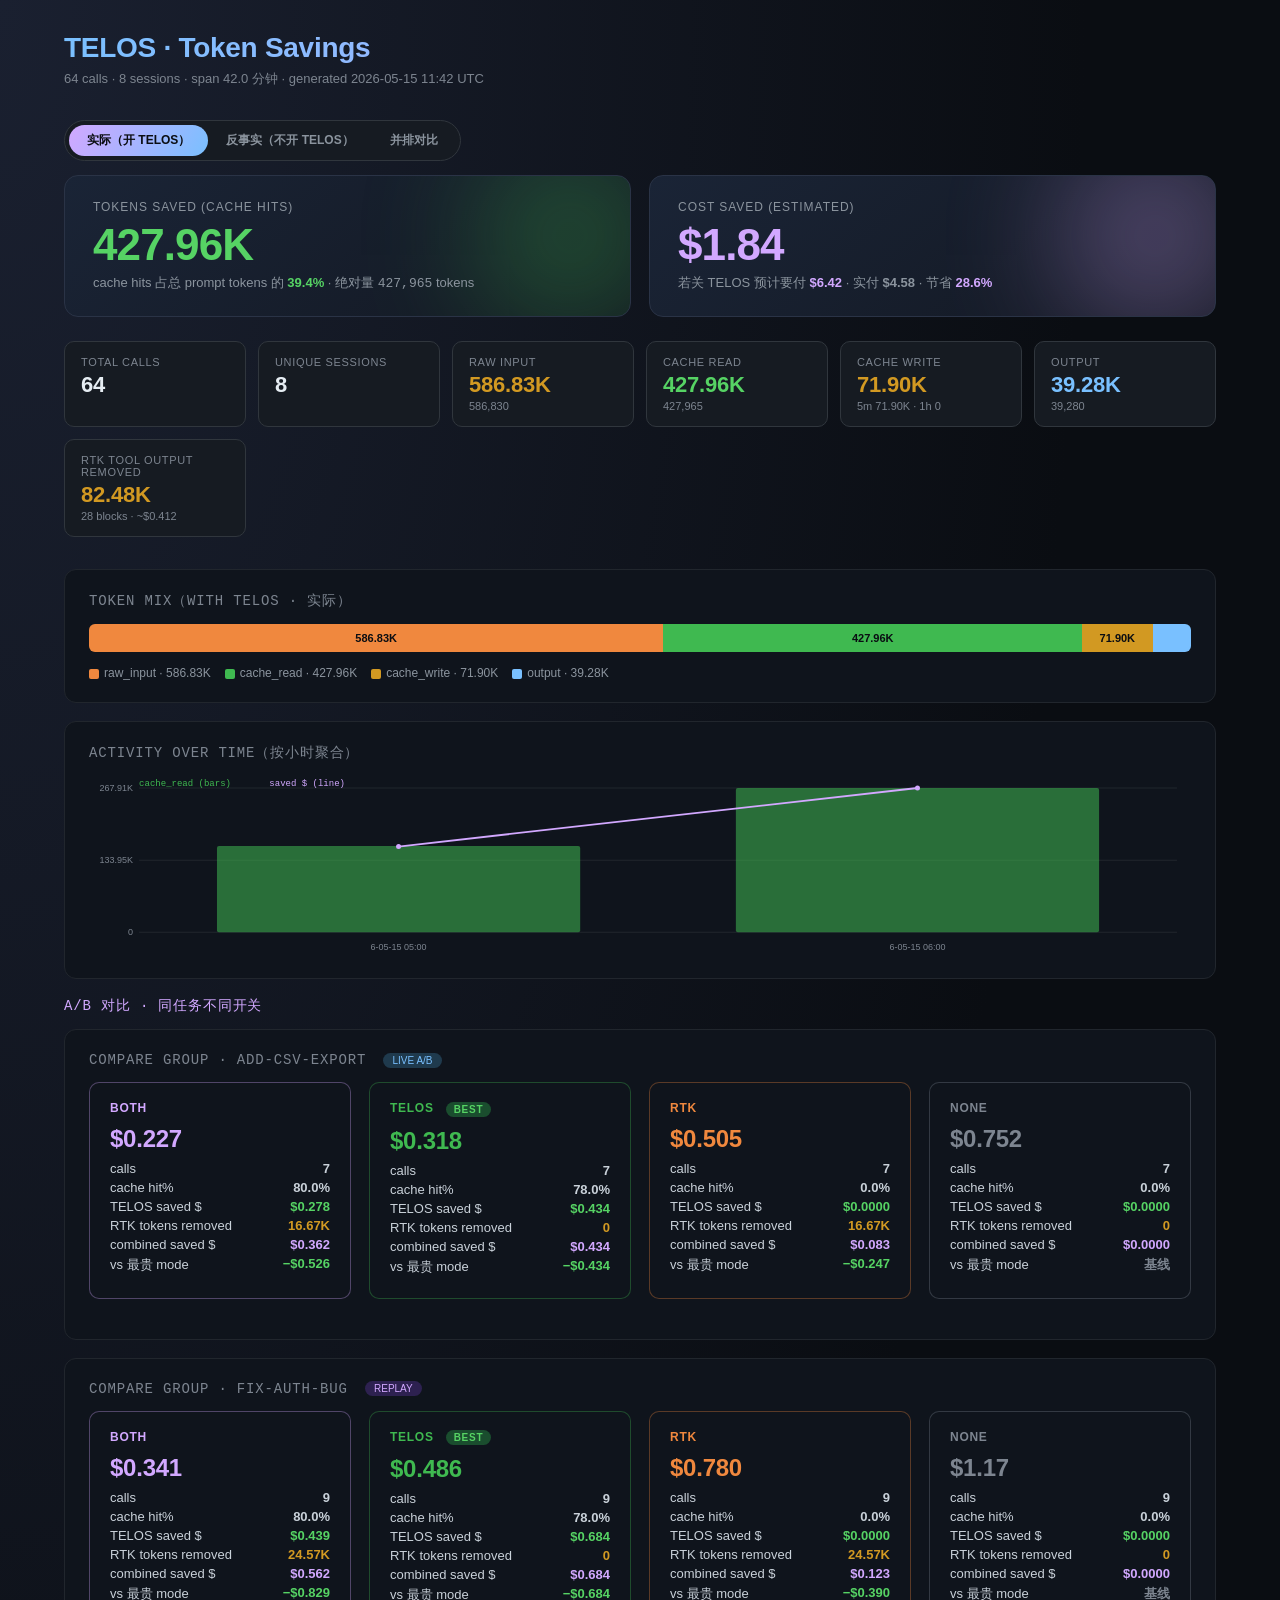
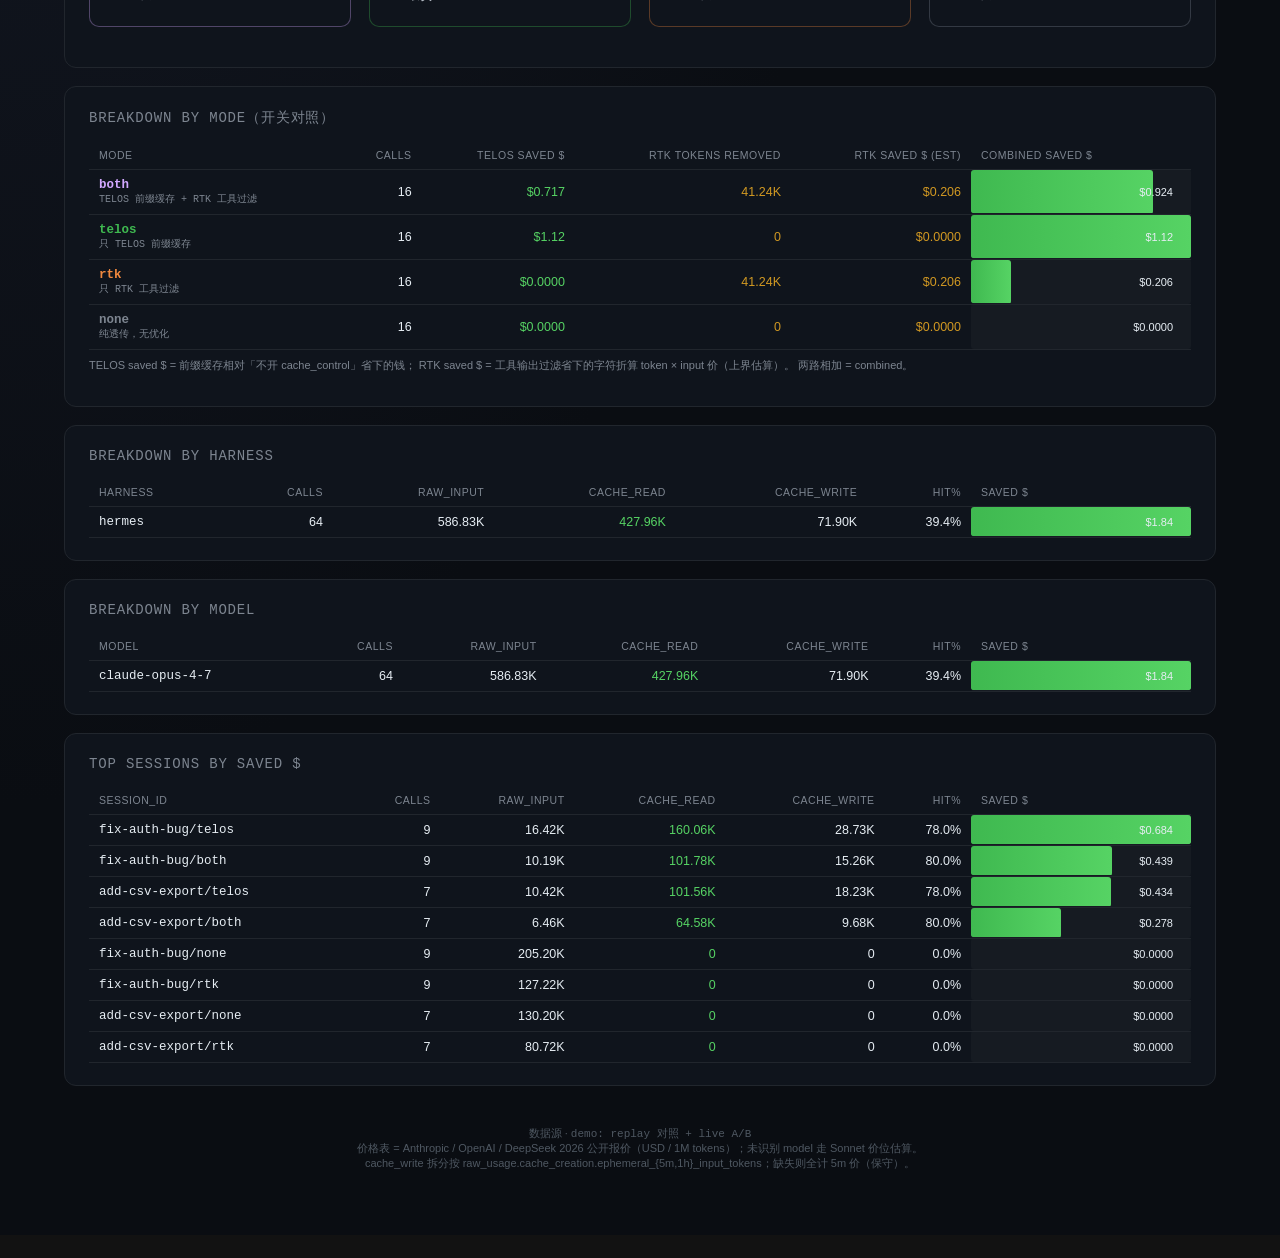
==== commit ebb7668b: "Rename project from stela to telos-sdk - Package: import name `telos`, distribution name `telos-sdk`" ====
--- a/example_savings_dashboard.html
+++ b/example_savings_dashboard.html
@@ -2,7 +2,7 @@
 <html lang="en"><head>
 <meta charset="utf-8">
 
-<title>STELA · Token Savings Dashboard</title>
+<title>TELOS · Token Savings Dashboard</title>
 <style>
 :root { color-scheme: dark; }
 * { box-sizing: border-box; }
@@ -178,17 +178,17 @@
 <div class="wrap">
 
 <header>
-  <h1>STELA · Token Savings</h1>
+  <h1>TELOS · Token Savings</h1>
   <div class="sub">
     64 calls · 8 sessions · span 42.0 分钟
     · generated 2026-05-15 11:42 UTC
   </div>
 </header>
 
-<!-- ===== 视角切换：with STELA vs. without STELA ===== -->
+<!-- ===== 视角切换：with TELOS vs. without TELOS ===== -->
 <div class="toggle-wrap" role="tablist">
-  <button id="btn-with"    class="active" onclick="setMode('with')">实际（开 STELA）</button>
-  <button id="btn-without" onclick="setMode('without')">反事实（不开 STELA）</button>
+  <button id="btn-with"    class="active" onclick="setMode('with')">实际（开 TELOS）</button>
+  <button id="btn-without" onclick="setMode('without')">反事实（不开 TELOS）</button>
   <button id="btn-compare" onclick="setMode('compare')">并排对比</button>
 </div>
 
@@ -196,14 +196,14 @@
 <section id="compare-view" style="display:none; margin-bottom: 18px;">
   <div class="compare-grid">
     <div class="compare-cell counter">
-      <h3>without STELA <span class="pill">counterfactual</span></h3>
+      <h3>without TELOS <span class="pill">counterfactual</span></h3>
       <div class="big">$6.42</div>
       <div class="row"><span>prompt tokens (input 价)</span><b>1.09M</b></div>
       <div class="row"><span>output tokens</span><b>39.28K</b></div>
       <div class="small">所有 prompt token 按基础 input 价计费；无 cache_read 折扣、无 cache_write 溢价。</div>
     </div>
     <div class="compare-cell actual">
-      <h3>with STELA <span class="pill">actual</span></h3>
+      <h3>with TELOS <span class="pill">actual</span></h3>
       <div class="big">$4.58</div>
       <div class="row"><span>raw_input · @input</span><b>586.83K</b></div>
       <div class="row"><span>cache_read · @0.1×input</span><b class="green">427.96K</b></div>
@@ -230,7 +230,7 @@
     <div class="label">cost saved (estimated)</div>
     <div class="value">$1.84</div>
     <div class="sub">
-      若关 STELA 预计要付 <b class="lilac">$6.42</b>
+      若关 TELOS 预计要付 <b class="lilac">$6.42</b>
       · 实付 <b>$4.58</b>
       · 节省 <b class="lilac">28.6%</b>
     </div>
@@ -248,10 +248,10 @@
     </div>
   </div>
   <div class="hero-card purple" style="opacity:.85">
-    <div class="label">cost (no STELA)</div>
+    <div class="label">cost (no TELOS)</div>
     <div class="value">$6.42</div>
     <div class="sub">
-      启用 STELA 后实际只付 <b>$4.58</b>
+      启用 TELOS 后实际只付 <b>$4.58</b>
       · 节省 <b class="lilac">$1.84</b>（<b class="lilac">28.6%</b>）
     </div>
   </div>
@@ -280,7 +280,7 @@
 </div>
 
 <div class="card with-only">
-  <h2>Token mix（with STELA · 实际）</h2>
+  <h2>Token mix（with TELOS · 实际）</h2>
   <div class="seg-bar"><span class="raw_input" style="width:52.12%" title="raw_input: 586,830">586.83K</span><span class="cache_read" style="width:38.01%" title="cache_read: 427,965">427.96K</span><span class="cache_write" style="width:6.39%" title="cache_write: 71,901">71.90K</span><span class="output" style="width:3.49%" title="output: 39,280"></span></div>
   <div class="seg-legend">
     <span><span class="sw" style="background:#f0883e"></span>raw_input · 586.83K</span>
@@ -291,7 +291,7 @@
 </div>
 
 <div class="card without-only">
-  <h2>Token mix（without STELA · 反事实）</h2>
+  <h2>Token mix（without TELOS · 反事实）</h2>
   <div class="seg-bar"><span class="raw_input" style="width:96.51%" title="raw_input (counterfactual): 1,086,696">1.09M</span><span class="output" style="width:3.49%" title="output: 39,280"></span></div>
   <div class="seg-legend">
     <span><span class="sw" style="background:#f0883e"></span>raw_input · 1.09M</span>
@@ -339,17 +339,17 @@
       <div class="big" style="color:#d2a8ff">$0.227</div>
       <div class="row"><span>calls</span><b>7</b></div>
       <div class="row"><span>cache hit%</span><b>80.0%</b></div>
-      <div class="row"><span>STELA saved $</span><b class="green">$0.278</b></div>
+      <div class="row"><span>TELOS saved $</span><b class="green">$0.278</b></div>
       <div class="row"><span>RTK tokens removed</span><b class="gold">16.67K</b></div>
       <div class="row"><span>combined saved $</span><b class="lilac">$0.362</b></div>
       <div class="row"><span>vs 最贵 mode</span><b class="green">−$0.526</b></div>
     </div>
     <div class="compare-cell" style="border-color:#3fb95055">
-      <h3><b style="color:#3fb950">stela</b> <span class="pill" style="background:#1a4d2e;color:#56d364">best</span></h3>
+      <h3><b style="color:#3fb950">telos</b> <span class="pill" style="background:#1a4d2e;color:#56d364">best</span></h3>
       <div class="big" style="color:#3fb950">$0.318</div>
       <div class="row"><span>calls</span><b>7</b></div>
       <div class="row"><span>cache hit%</span><b>78.0%</b></div>
-      <div class="row"><span>STELA saved $</span><b class="green">$0.434</b></div>
+      <div class="row"><span>TELOS saved $</span><b class="green">$0.434</b></div>
       <div class="row"><span>RTK tokens removed</span><b class="gold">0</b></div>
       <div class="row"><span>combined saved $</span><b class="lilac">$0.434</b></div>
       <div class="row"><span>vs 最贵 mode</span><b class="green">−$0.434</b></div>
@@ -359,7 +359,7 @@
       <div class="big" style="color:#f0883e">$0.505</div>
       <div class="row"><span>calls</span><b>7</b></div>
       <div class="row"><span>cache hit%</span><b>0.0%</b></div>
-      <div class="row"><span>STELA saved $</span><b class="green">$0.0000</b></div>
+      <div class="row"><span>TELOS saved $</span><b class="green">$0.0000</b></div>
       <div class="row"><span>RTK tokens removed</span><b class="gold">16.67K</b></div>
       <div class="row"><span>combined saved $</span><b class="lilac">$0.083</b></div>
       <div class="row"><span>vs 最贵 mode</span><b class="green">−$0.247</b></div>
@@ -369,7 +369,7 @@
       <div class="big" style="color:#7d8590">$0.752</div>
       <div class="row"><span>calls</span><b>7</b></div>
       <div class="row"><span>cache hit%</span><b>0.0%</b></div>
-      <div class="row"><span>STELA saved $</span><b class="green">$0.0000</b></div>
+      <div class="row"><span>TELOS saved $</span><b class="green">$0.0000</b></div>
       <div class="row"><span>RTK tokens removed</span><b class="gold">0</b></div>
       <div class="row"><span>combined saved $</span><b class="lilac">$0.0000</b></div>
       <div class="row"><span>vs 最贵 mode</span><b class="muted">基线</b></div>
@@ -385,17 +385,17 @@
       <div class="big" style="color:#d2a8ff">$0.341</div>
       <div class="row"><span>calls</span><b>9</b></div>
       <div class="row"><span>cache hit%</span><b>80.0%</b></div>
-      <div class="row"><span>STELA saved $</span><b class="green">$0.439</b></div>
+      <div class="row"><span>TELOS saved $</span><b class="green">$0.439</b></div>
       <div class="row"><span>RTK tokens removed</span><b class="gold">24.57K</b></div>
       <div class="row"><span>combined saved $</span><b class="lilac">$0.562</b></div>
       <div class="row"><span>vs 最贵 mode</span><b class="green">−$0.829</b></div>
     </div>
     <div class="compare-cell" style="border-color:#3fb95055">
-      <h3><b style="color:#3fb950">stela</b> <span class="pill" style="background:#1a4d2e;color:#56d364">best</span></h3>
+      <h3><b style="color:#3fb950">telos</b> <span class="pill" style="background:#1a4d2e;color:#56d364">best</span></h3>
       <div class="big" style="color:#3fb950">$0.486</div>
       <div class="row"><span>calls</span><b>9</b></div>
       <div class="row"><span>cache hit%</span><b>78.0%</b></div>
-      <div class="row"><span>STELA saved $</span><b class="green">$0.684</b></div>
+      <div class="row"><span>TELOS saved $</span><b class="green">$0.684</b></div>
       <div class="row"><span>RTK tokens removed</span><b class="gold">0</b></div>
       <div class="row"><span>combined saved $</span><b class="lilac">$0.684</b></div>
       <div class="row"><span>vs 最贵 mode</span><b class="green">−$0.684</b></div>
@@ -405,7 +405,7 @@
       <div class="big" style="color:#f0883e">$0.780</div>
       <div class="row"><span>calls</span><b>9</b></div>
       <div class="row"><span>cache hit%</span><b>0.0%</b></div>
-      <div class="row"><span>STELA saved $</span><b class="green">$0.0000</b></div>
+      <div class="row"><span>TELOS saved $</span><b class="green">$0.0000</b></div>
       <div class="row"><span>RTK tokens removed</span><b class="gold">24.57K</b></div>
       <div class="row"><span>combined saved $</span><b class="lilac">$0.123</b></div>
       <div class="row"><span>vs 最贵 mode</span><b class="green">−$0.390</b></div>
@@ -415,7 +415,7 @@
       <div class="big" style="color:#7d8590">$1.17</div>
       <div class="row"><span>calls</span><b>9</b></div>
       <div class="row"><span>cache hit%</span><b>0.0%</b></div>
-      <div class="row"><span>STELA saved $</span><b class="green">$0.0000</b></div>
+      <div class="row"><span>TELOS saved $</span><b class="green">$0.0000</b></div>
       <div class="row"><span>RTK tokens removed</span><b class="gold">0</b></div>
       <div class="row"><span>combined saved $</span><b class="lilac">$0.0000</b></div>
       <div class="row"><span>vs 最贵 mode</span><b class="muted">基线</b></div>
@@ -429,15 +429,15 @@
     <thead><tr>
       <th class="left">mode</th>
       <th>calls</th>
-      <th>STELA saved $</th>
+      <th>TELOS saved $</th>
       <th>RTK tokens removed</th>
       <th>RTK saved $ (est)</th>
       <th class="left">combined saved $</th>
     </tr></thead>
-    <tbody><tr><td class="left"><b style="color:#d2a8ff">both</b><br><span class="muted" style="font-size:10px">STELA 前缀缓存 + RTK 工具过滤</span></td><td>16</td><td class="green">$0.717</td><td class="gold">41.24K</td><td class="gold">$0.206</td><td class="bar-cell"><span class="fill" style="width:82.6%"></span><span class="label-overlay">$0.924</span></td></tr><tr><td class="left"><b style="color:#3fb950">stela</b><br><span class="muted" style="font-size:10px">只 STELA 前缀缓存</span></td><td>16</td><td class="green">$1.12</td><td class="gold">0</td><td class="gold">$0.0000</td><td class="bar-cell"><span class="fill" style="width:100.0%"></span><span class="label-overlay">$1.12</span></td></tr><tr><td class="left"><b style="color:#f0883e">rtk</b><br><span class="muted" style="font-size:10px">只 RTK 工具过滤</span></td><td>16</td><td class="green">$0.0000</td><td class="gold">41.24K</td><td class="gold">$0.206</td><td class="bar-cell"><span class="fill" style="width:18.4%"></span><span class="label-overlay">$0.206</span></td></tr><tr><td class="left"><b style="color:#7d8590">none</b><br><span class="muted" style="font-size:10px">纯透传，无优化</span></td><td>16</td><td class="green">$0.0000</td><td class="gold">0</td><td class="gold">$0.0000</td><td class="bar-cell"><span class="fill" style="width:0.0%"></span><span class="label-overlay">$0.0000</span></td></tr></tbody>
+    <tbody><tr><td class="left"><b style="color:#d2a8ff">both</b><br><span class="muted" style="font-size:10px">TELOS 前缀缓存 + RTK 工具过滤</span></td><td>16</td><td class="green">$0.717</td><td class="gold">41.24K</td><td class="gold">$0.206</td><td class="bar-cell"><span class="fill" style="width:82.6%"></span><span class="label-overlay">$0.924</span></td></tr><tr><td class="left"><b style="color:#3fb950">telos</b><br><span class="muted" style="font-size:10px">只 TELOS 前缀缓存</span></td><td>16</td><td class="green">$1.12</td><td class="gold">0</td><td class="gold">$0.0000</td><td class="bar-cell"><span class="fill" style="width:100.0%"></span><span class="label-overlay">$1.12</span></td></tr><tr><td class="left"><b style="color:#f0883e">rtk</b><br><span class="muted" style="font-size:10px">只 RTK 工具过滤</span></td><td>16</td><td class="green">$0.0000</td><td class="gold">41.24K</td><td class="gold">$0.206</td><td class="bar-cell"><span class="fill" style="width:18.4%"></span><span class="label-overlay">$0.206</span></td></tr><tr><td class="left"><b style="color:#7d8590">none</b><br><span class="muted" style="font-size:10px">纯透传，无优化</span></td><td>16</td><td class="green">$0.0000</td><td class="gold">0</td><td class="gold">$0.0000</td><td class="bar-cell"><span class="fill" style="width:0.0%"></span><span class="label-overlay">$0.0000</span></td></tr></tbody>
   </table>
   <p class="muted" style="font-size:11px;margin-top:8px">
-    STELA saved $ = 前缀缓存相对「不开 cache_control」省下的钱；
+    TELOS saved $ = 前缀缓存相对「不开 cache_control」省下的钱；
     RTK saved $ = 工具输出过滤省下的字符折算 token × input 价（上界估算）。
     两路相加 = combined。
   </p>
@@ -490,7 +490,7 @@
       <th>hit%</th>
       <th class="left">saved $</th>
     </tr></thead>
-    <tbody><tr><td class="left">fix-auth-bug/stela</td><td>9</td><td>16.42K</td><td class="green">160.06K</td><td>28.73K</td><td>78.0%</td><td class="bar-cell"><span class="fill" style="width:100.0%"></span><span class="label-overlay">$0.684</span></td></tr><tr><td class="left">fix-auth-bug/both</td><td>9</td><td>10.19K</td><td class="green">101.78K</td><td>15.26K</td><td>80.0%</td><td class="bar-cell"><span class="fill" style="width:64.1%"></span><span class="label-overlay">$0.439</span></td></tr><tr><td class="left">add-csv-export/stela</td><td>7</td><td>10.42K</td><td class="green">101.56K</td><td>18.23K</td><td>78.0%</td><td class="bar-cell"><span class="fill" style="width:63.5%"></span><span class="label-overlay">$0.434</span></td></tr><tr><td class="left">add-csv-export/both</td><td>7</td><td>6.46K</td><td class="green">64.58K</td><td>9.68K</td><td>80.0%</td><td class="bar-cell"><span class="fill" style="width:40.7%"></span><span class="label-overlay">$0.278</span></td></tr><tr><td class="left">fix-auth-bug/none</td><td>9</td><td>205.20K</td><td class="green">0</td><td>0</td><td>0.0%</td><td class="bar-cell"><span class="fill" style="width:0.0%"></span><span class="label-overlay">$0.0000</span></td></tr><tr><td class="left">fix-auth-bug/rtk</td><td>9</td><td>127.22K</td><td class="green">0</td><td>0</td><td>0.0%</td><td class="bar-cell"><span class="fill" style="width:0.0%"></span><span class="label-overlay">$0.0000</span></td></tr><tr><td class="left">add-csv-export/none</td><td>7</td><td>130.20K</td><td class="green">0</td><td>0</td><td>0.0%</td><td class="bar-cell"><span class="fill" style="width:0.0%"></span><span class="label-overlay">$0.0000</span></td></tr><tr><td class="left">add-csv-export/rtk</td><td>7</td><td>80.72K</td><td class="green">0</td><td>0</td><td>0.0%</td><td class="bar-cell"><span class="fill" style="width:0.0%"></span><span class="label-overlay">$0.0000</span></td></tr></tbody>
+    <tbody><tr><td class="left">fix-auth-bug/telos</td><td>9</td><td>16.42K</td><td class="green">160.06K</td><td>28.73K</td><td>78.0%</td><td class="bar-cell"><span class="fill" style="width:100.0%"></span><span class="label-overlay">$0.684</span></td></tr><tr><td class="left">fix-auth-bug/both</td><td>9</td><td>10.19K</td><td class="green">101.78K</td><td>15.26K</td><td>80.0%</td><td class="bar-cell"><span class="fill" style="width:64.1%"></span><span class="label-overlay">$0.439</span></td></tr><tr><td class="left">add-csv-export/telos</td><td>7</td><td>10.42K</td><td class="green">101.56K</td><td>18.23K</td><td>78.0%</td><td class="bar-cell"><span class="fill" style="width:63.5%"></span><span class="label-overlay">$0.434</span></td></tr><tr><td class="left">add-csv-export/both</td><td>7</td><td>6.46K</td><td class="green">64.58K</td><td>9.68K</td><td>80.0%</td><td class="bar-cell"><span class="fill" style="width:40.7%"></span><span class="label-overlay">$0.278</span></td></tr><tr><td class="left">fix-auth-bug/none</td><td>9</td><td>205.20K</td><td class="green">0</td><td>0</td><td>0.0%</td><td class="bar-cell"><span class="fill" style="width:0.0%"></span><span class="label-overlay">$0.0000</span></td></tr><tr><td class="left">fix-auth-bug/rtk</td><td>9</td><td>127.22K</td><td class="green">0</td><td>0</td><td>0.0%</td><td class="bar-cell"><span class="fill" style="width:0.0%"></span><span class="label-overlay">$0.0000</span></td></tr><tr><td class="left">add-csv-export/none</td><td>7</td><td>130.20K</td><td class="green">0</td><td>0</td><td>0.0%</td><td class="bar-cell"><span class="fill" style="width:0.0%"></span><span class="label-overlay">$0.0000</span></td></tr><tr><td class="left">add-csv-export/rtk</td><td>7</td><td>80.72K</td><td class="green">0</td><td>0</td><td>0.0%</td><td class="bar-cell"><span class="fill" style="width:0.0%"></span><span class="label-overlay">$0.0000</span></td></tr></tbody>
   </table>
 </div>
 
@@ -519,11 +519,11 @@
     body.setAttribute('data-mode', m);
     compareView.style.display = 'none';
   }
-  try { localStorage.setItem('stela.dashboard.mode', m); } catch(e) {}
+  try { localStorage.setItem('telos.dashboard.mode', m); } catch(e) {}
 }
 // 恢复上次选择
 try {
-  var saved = localStorage.getItem('stela.dashboard.mode');
+  var saved = localStorage.getItem('telos.dashboard.mode');
   if (saved && ['with','without','compare'].indexOf(saved) >= 0) setMode(saved);
 } catch(e) {}
 </script>
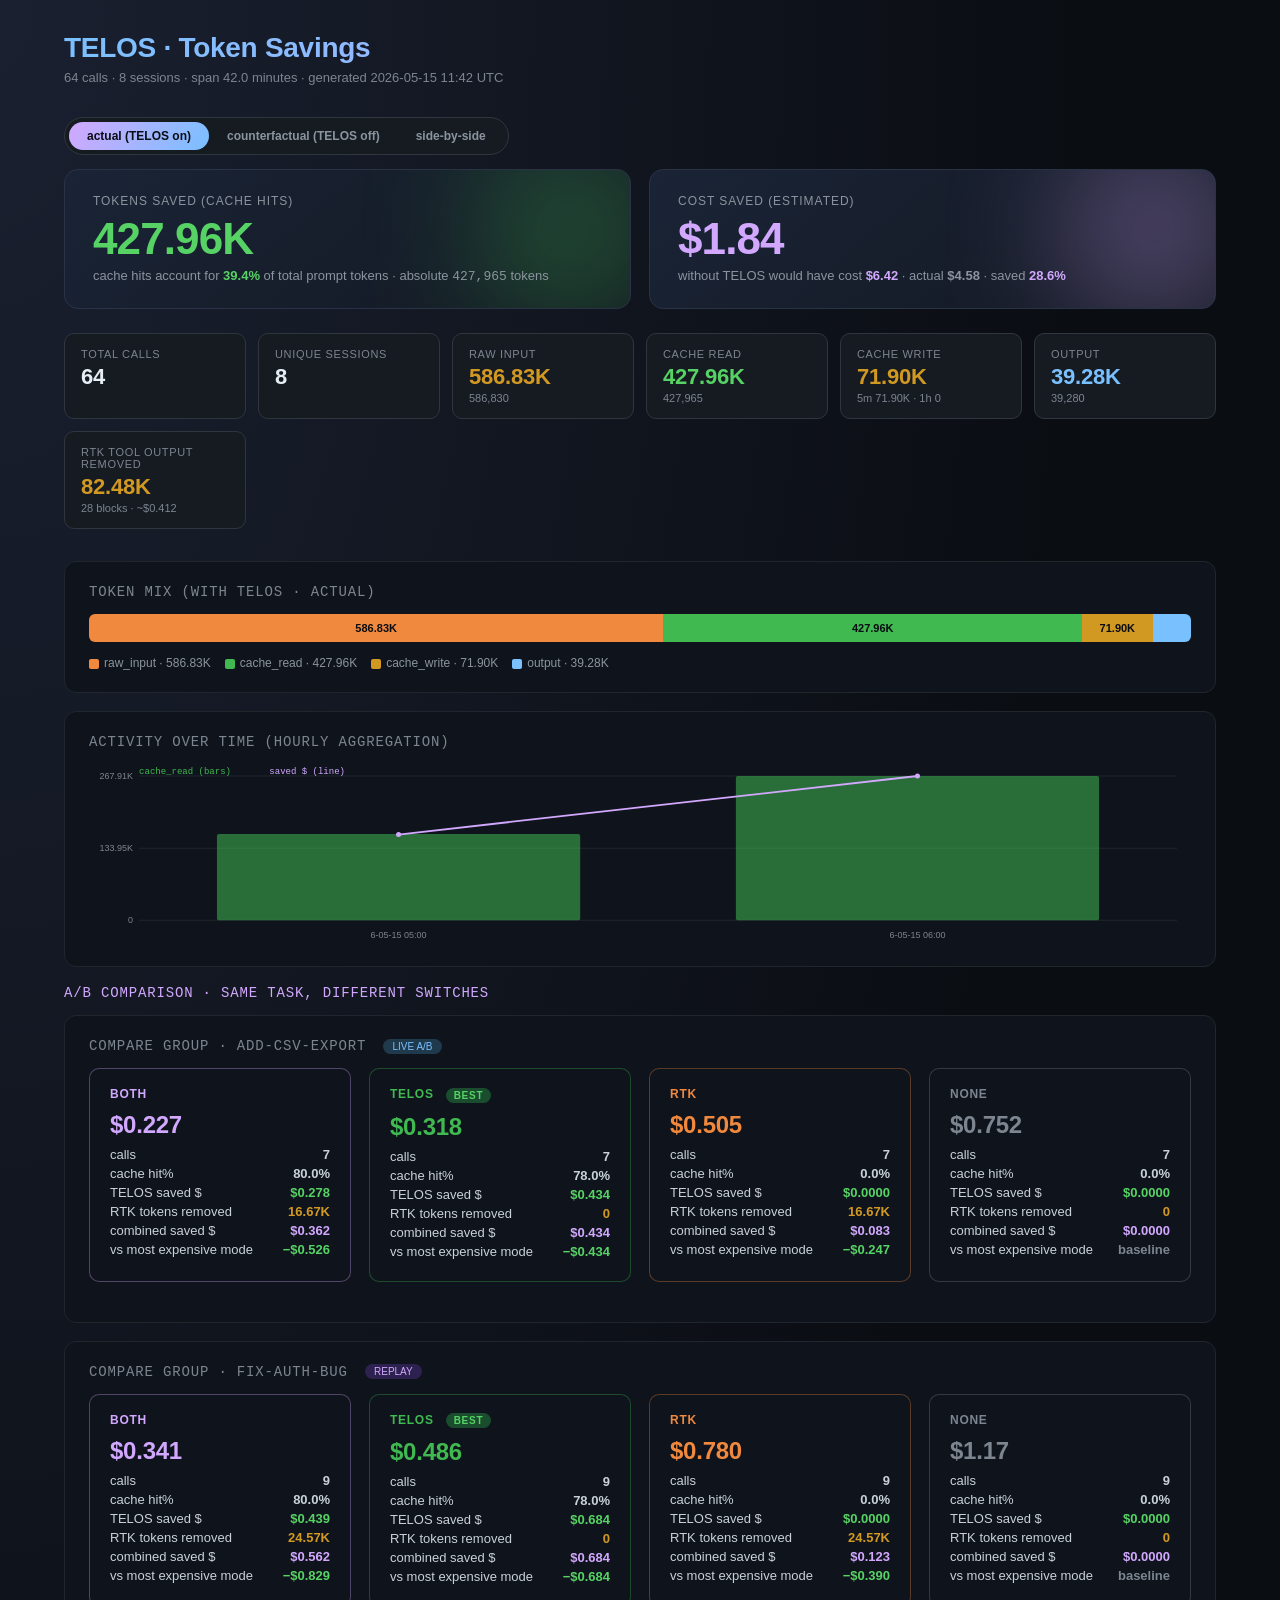
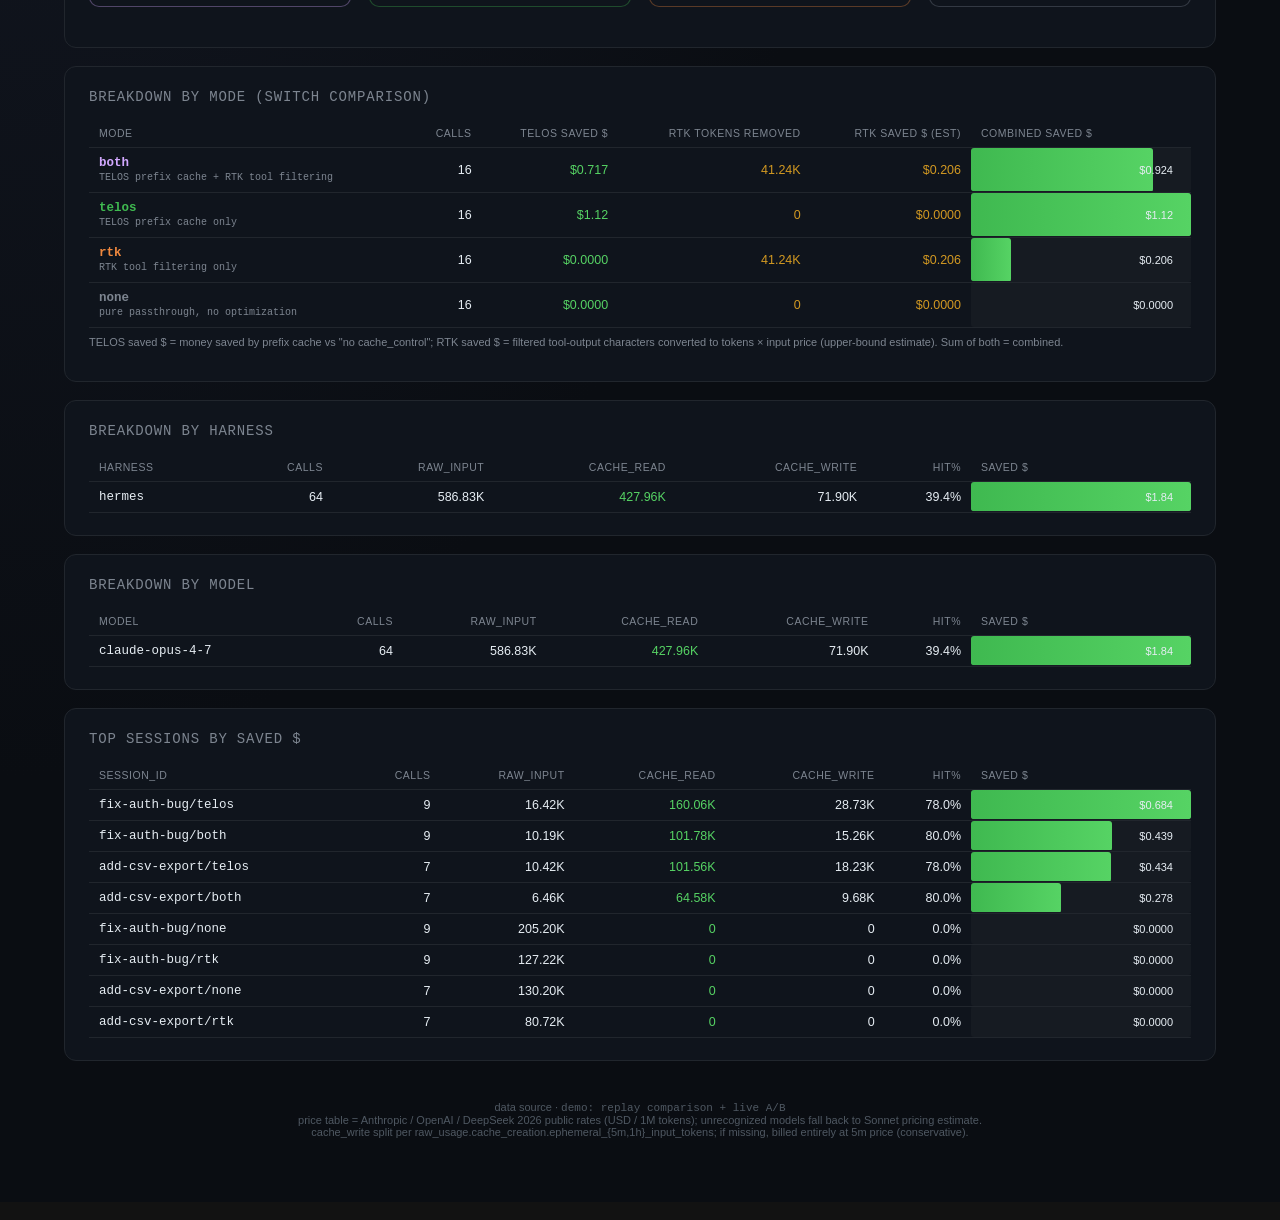
==== commit 6aba7004: "update dashboard" ====
--- a/example_savings_dashboard.html
+++ b/example_savings_dashboard.html
@@ -180,27 +180,27 @@
 <header>
   <h1>TELOS · Token Savings</h1>
   <div class="sub">
-    64 calls · 8 sessions · span 42.0 分钟
+    64 calls · 8 sessions · span 42.0 minutes
     · generated 2026-05-15 11:42 UTC
   </div>
 </header>
 
-<!-- ===== 视角切换：with TELOS vs. without TELOS ===== -->
+<!-- ===== view toggle: with TELOS vs. without TELOS ===== -->
 <div class="toggle-wrap" role="tablist">
-  <button id="btn-with"    class="active" onclick="setMode('with')">实际（开 TELOS）</button>
-  <button id="btn-without" onclick="setMode('without')">反事实（不开 TELOS）</button>
-  <button id="btn-compare" onclick="setMode('compare')">并排对比</button>
-</div>
-
-<!-- compare 视角下的并排面板 -->
+  <button id="btn-with"    class="active" onclick="setMode('with')">actual (TELOS on)</button>
+  <button id="btn-without" onclick="setMode('without')">counterfactual (TELOS off)</button>
+  <button id="btn-compare" onclick="setMode('compare')">side-by-side</button>
+</div>
+
+<!-- side-by-side panel under compare view -->
 <section id="compare-view" style="display:none; margin-bottom: 18px;">
   <div class="compare-grid">
     <div class="compare-cell counter">
       <h3>without TELOS <span class="pill">counterfactual</span></h3>
       <div class="big">$6.42</div>
-      <div class="row"><span>prompt tokens (input 价)</span><b>1.09M</b></div>
+      <div class="row"><span>prompt tokens (input price)</span><b>1.09M</b></div>
       <div class="row"><span>output tokens</span><b>39.28K</b></div>
-      <div class="small">所有 prompt token 按基础 input 价计费；无 cache_read 折扣、无 cache_write 溢价。</div>
+      <div class="small">All prompt tokens billed at base input price; no cache_read discount, no cache_write premium.</div>
     </div>
     <div class="compare-cell actual">
       <h3>with TELOS <span class="pill">actual</span></h3>
@@ -209,11 +209,11 @@
       <div class="row"><span>cache_read · @0.1×input</span><b class="green">427.96K</b></div>
       <div class="row"><span>cache_write · @1.25–2×input</span><b class="gold">71.90K</b></div>
       <div class="row"><span>output · @output</span><b>39.28K</b></div>
-      <div class="small">cache_write 拆分：5m <b class='gold'>71.90K</b> · 1h <b class='gold'>0</b></div>
+      <div class="small">cache_write split: 5m <b class='gold'>71.90K</b> · 1h <b class='gold'>0</b></div>
     </div>
   </div>
   <div class="savings-arrow">
-    净节省：<b>$1.84</b> &nbsp;·&nbsp; <b>28.6%</b> off counterfactual
+    net savings: <b>$1.84</b> &nbsp;·&nbsp; <b>28.6%</b> off counterfactual
   </div>
 </section>
 
@@ -222,17 +222,17 @@
     <div class="label">tokens saved (cache hits)</div>
     <div class="value">427.96K</div>
     <div class="sub">
-      cache hits 占总 prompt tokens 的 <b class="green">39.4%</b>
-      ·  绝对量 <code>427,965</code> tokens
+      cache hits account for <b class="green">39.4%</b> of total prompt tokens
+      ·  absolute <code>427,965</code> tokens
     </div>
   </div>
   <div class="hero-card purple">
     <div class="label">cost saved (estimated)</div>
     <div class="value">$1.84</div>
     <div class="sub">
-      若关 TELOS 预计要付 <b class="lilac">$6.42</b>
-      · 实付 <b>$4.58</b>
-      · 节省 <b class="lilac">28.6%</b>
+      without TELOS would have cost <b class="lilac">$6.42</b>
+      · actual <b>$4.58</b>
+      · saved <b class="lilac">28.6%</b>
     </div>
   </div>
 </section>
@@ -242,8 +242,8 @@
     <div class="label">prompt tokens (no cache)</div>
     <div class="value">1.09M</div>
     <div class="sub">
-      反事实视角：所有 raw_input + cache_read + cache_write 都以
-      base input 价计费 ·
+      counterfactual view: all raw_input + cache_read + cache_write billed at
+      base input price ·
       output <code>39,280</code>
     </div>
   </div>
@@ -251,8 +251,8 @@
     <div class="label">cost (no TELOS)</div>
     <div class="value">$6.42</div>
     <div class="sub">
-      启用 TELOS 后实际只付 <b>$4.58</b>
-      · 节省 <b class="lilac">$1.84</b>（<b class="lilac">28.6%</b>）
+      with TELOS enabled, actual cost is only <b>$4.58</b>
+      · saved <b class="lilac">$1.84</b> (<b class="lilac">28.6%</b>)
     </div>
   </div>
 </section>
@@ -280,7 +280,7 @@
 </div>
 
 <div class="card with-only">
-  <h2>Token mix（with TELOS · 实际）</h2>
+  <h2>Token mix (with TELOS · actual)</h2>
   <div class="seg-bar"><span class="raw_input" style="width:52.12%" title="raw_input: 586,830">586.83K</span><span class="cache_read" style="width:38.01%" title="cache_read: 427,965">427.96K</span><span class="cache_write" style="width:6.39%" title="cache_write: 71,901">71.90K</span><span class="output" style="width:3.49%" title="output: 39,280"></span></div>
   <div class="seg-legend">
     <span><span class="sw" style="background:#f0883e"></span>raw_input · 586.83K</span>
@@ -291,20 +291,20 @@
 </div>
 
 <div class="card without-only">
-  <h2>Token mix（without TELOS · 反事实）</h2>
+  <h2>Token mix (without TELOS · counterfactual)</h2>
   <div class="seg-bar"><span class="raw_input" style="width:96.51%" title="raw_input (counterfactual): 1,086,696">1.09M</span><span class="output" style="width:3.49%" title="output: 39,280"></span></div>
   <div class="seg-legend">
     <span><span class="sw" style="background:#f0883e"></span>raw_input · 1.09M</span>
     <span><span class="sw" style="background:#79c0ff"></span>output · 39.28K</span>
   </div>
   <p class="muted" style="font-size:11px;margin-top:8px">
-    反事实假设：保持 prompt 内容不变，但移除 ``cache_control``，全量 prompt token
-    按 base input 价计费 → 计费视角下所有 cache_read 与 cache_write 都"塌"成 raw_input。
+    Counterfactual assumption: keep prompt contents unchanged but remove ``cache_control``, so all prompt tokens
+    are billed at base input price → from the billing view, all cache_read and cache_write "collapse" into raw_input.
   </p>
 </div>
 
 <div class="card timeline">
-  <h2>Activity over time（按小时聚合）</h2>
+  <h2>Activity over time (hourly aggregation)</h2>
   
 <svg viewBox="0 0 1100 180" width="100%" preserveAspectRatio="xMidYMid meet">
   <text x="44.0" y="15.0" text-anchor="end" font-size="9" fill="#7d8590">267.91K</text><line x1="50.0" y1="12.0" x2="1086.0" y2="12.0" stroke="#21262d" stroke-width="1"/><text x="44.0" y="87.0" text-anchor="end" font-size="9" fill="#7d8590">133.95K</text><line x1="50.0" y1="84.0" x2="1086.0" y2="84.0" stroke="#21262d" stroke-width="1"/><text x="44.0" y="159.0" text-anchor="end" font-size="9" fill="#7d8590">0</text><line x1="50.0" y1="156.0" x2="1086.0" y2="156.0" stroke="#21262d" stroke-width="1"/>
@@ -328,7 +328,7 @@
 
 
 <div class="card" style="background:transparent;border:none;padding:0;margin-bottom:6px">
-  <h2 style="color:#d2a8ff">A/B 对比 · 同任务不同开关</h2>
+  <h2 style="color:#d2a8ff">A/B comparison · same task, different switches</h2>
 </div>
 <div class="card">
   <h2>Compare group · add-csv-export <span style="display:inline-block;margin-left:8px;padding:2px 9px;border-radius:999px;font-size:10px;vertical-align:middle;font-family:sans-serif;letter-spacing:0;background:#1f3a4d;color:#79c0ff">live A/B</span></h2>
@@ -342,7 +342,7 @@
       <div class="row"><span>TELOS saved $</span><b class="green">$0.278</b></div>
       <div class="row"><span>RTK tokens removed</span><b class="gold">16.67K</b></div>
       <div class="row"><span>combined saved $</span><b class="lilac">$0.362</b></div>
-      <div class="row"><span>vs 最贵 mode</span><b class="green">−$0.526</b></div>
+      <div class="row"><span>vs most expensive mode</span><b class="green">−$0.526</b></div>
     </div>
     <div class="compare-cell" style="border-color:#3fb95055">
       <h3><b style="color:#3fb950">telos</b> <span class="pill" style="background:#1a4d2e;color:#56d364">best</span></h3>
@@ -352,7 +352,7 @@
       <div class="row"><span>TELOS saved $</span><b class="green">$0.434</b></div>
       <div class="row"><span>RTK tokens removed</span><b class="gold">0</b></div>
       <div class="row"><span>combined saved $</span><b class="lilac">$0.434</b></div>
-      <div class="row"><span>vs 最贵 mode</span><b class="green">−$0.434</b></div>
+      <div class="row"><span>vs most expensive mode</span><b class="green">−$0.434</b></div>
     </div>
     <div class="compare-cell" style="border-color:#f0883e55">
       <h3><b style="color:#f0883e">rtk</b> </h3>
@@ -362,7 +362,7 @@
       <div class="row"><span>TELOS saved $</span><b class="green">$0.0000</b></div>
       <div class="row"><span>RTK tokens removed</span><b class="gold">16.67K</b></div>
       <div class="row"><span>combined saved $</span><b class="lilac">$0.083</b></div>
-      <div class="row"><span>vs 最贵 mode</span><b class="green">−$0.247</b></div>
+      <div class="row"><span>vs most expensive mode</span><b class="green">−$0.247</b></div>
     </div>
     <div class="compare-cell" style="border-color:#7d859055">
       <h3><b style="color:#7d8590">none</b> </h3>
@@ -372,7 +372,7 @@
       <div class="row"><span>TELOS saved $</span><b class="green">$0.0000</b></div>
       <div class="row"><span>RTK tokens removed</span><b class="gold">0</b></div>
       <div class="row"><span>combined saved $</span><b class="lilac">$0.0000</b></div>
-      <div class="row"><span>vs 最贵 mode</span><b class="muted">基线</b></div>
+      <div class="row"><span>vs most expensive mode</span><b class="muted">baseline</b></div>
     </div>
   </div>
 </div>
@@ -388,7 +388,7 @@
       <div class="row"><span>TELOS saved $</span><b class="green">$0.439</b></div>
       <div class="row"><span>RTK tokens removed</span><b class="gold">24.57K</b></div>
       <div class="row"><span>combined saved $</span><b class="lilac">$0.562</b></div>
-      <div class="row"><span>vs 最贵 mode</span><b class="green">−$0.829</b></div>
+      <div class="row"><span>vs most expensive mode</span><b class="green">−$0.829</b></div>
     </div>
     <div class="compare-cell" style="border-color:#3fb95055">
       <h3><b style="color:#3fb950">telos</b> <span class="pill" style="background:#1a4d2e;color:#56d364">best</span></h3>
@@ -398,7 +398,7 @@
       <div class="row"><span>TELOS saved $</span><b class="green">$0.684</b></div>
       <div class="row"><span>RTK tokens removed</span><b class="gold">0</b></div>
       <div class="row"><span>combined saved $</span><b class="lilac">$0.684</b></div>
-      <div class="row"><span>vs 最贵 mode</span><b class="green">−$0.684</b></div>
+      <div class="row"><span>vs most expensive mode</span><b class="green">−$0.684</b></div>
     </div>
     <div class="compare-cell" style="border-color:#f0883e55">
       <h3><b style="color:#f0883e">rtk</b> </h3>
@@ -408,7 +408,7 @@
       <div class="row"><span>TELOS saved $</span><b class="green">$0.0000</b></div>
       <div class="row"><span>RTK tokens removed</span><b class="gold">24.57K</b></div>
       <div class="row"><span>combined saved $</span><b class="lilac">$0.123</b></div>
-      <div class="row"><span>vs 最贵 mode</span><b class="green">−$0.390</b></div>
+      <div class="row"><span>vs most expensive mode</span><b class="green">−$0.390</b></div>
     </div>
     <div class="compare-cell" style="border-color:#7d859055">
       <h3><b style="color:#7d8590">none</b> </h3>
@@ -418,13 +418,13 @@
       <div class="row"><span>TELOS saved $</span><b class="green">$0.0000</b></div>
       <div class="row"><span>RTK tokens removed</span><b class="gold">0</b></div>
       <div class="row"><span>combined saved $</span><b class="lilac">$0.0000</b></div>
-      <div class="row"><span>vs 最贵 mode</span><b class="muted">基线</b></div>
+      <div class="row"><span>vs most expensive mode</span><b class="muted">baseline</b></div>
     </div>
   </div>
 </div>
 
 <div class="card">
-  <h2>Breakdown by mode（开关对照）</h2>
+  <h2>Breakdown by mode (switch comparison)</h2>
   <table>
     <thead><tr>
       <th class="left">mode</th>
@@ -434,12 +434,12 @@
       <th>RTK saved $ (est)</th>
       <th class="left">combined saved $</th>
     </tr></thead>
-    <tbody><tr><td class="left"><b style="color:#d2a8ff">both</b><br><span class="muted" style="font-size:10px">TELOS 前缀缓存 + RTK 工具过滤</span></td><td>16</td><td class="green">$0.717</td><td class="gold">41.24K</td><td class="gold">$0.206</td><td class="bar-cell"><span class="fill" style="width:82.6%"></span><span class="label-overlay">$0.924</span></td></tr><tr><td class="left"><b style="color:#3fb950">telos</b><br><span class="muted" style="font-size:10px">只 TELOS 前缀缓存</span></td><td>16</td><td class="green">$1.12</td><td class="gold">0</td><td class="gold">$0.0000</td><td class="bar-cell"><span class="fill" style="width:100.0%"></span><span class="label-overlay">$1.12</span></td></tr><tr><td class="left"><b style="color:#f0883e">rtk</b><br><span class="muted" style="font-size:10px">只 RTK 工具过滤</span></td><td>16</td><td class="green">$0.0000</td><td class="gold">41.24K</td><td class="gold">$0.206</td><td class="bar-cell"><span class="fill" style="width:18.4%"></span><span class="label-overlay">$0.206</span></td></tr><tr><td class="left"><b style="color:#7d8590">none</b><br><span class="muted" style="font-size:10px">纯透传，无优化</span></td><td>16</td><td class="green">$0.0000</td><td class="gold">0</td><td class="gold">$0.0000</td><td class="bar-cell"><span class="fill" style="width:0.0%"></span><span class="label-overlay">$0.0000</span></td></tr></tbody>
+    <tbody><tr><td class="left"><b style="color:#d2a8ff">both</b><br><span class="muted" style="font-size:10px">TELOS prefix cache + RTK tool filtering</span></td><td>16</td><td class="green">$0.717</td><td class="gold">41.24K</td><td class="gold">$0.206</td><td class="bar-cell"><span class="fill" style="width:82.6%"></span><span class="label-overlay">$0.924</span></td></tr><tr><td class="left"><b style="color:#3fb950">telos</b><br><span class="muted" style="font-size:10px">TELOS prefix cache only</span></td><td>16</td><td class="green">$1.12</td><td class="gold">0</td><td class="gold">$0.0000</td><td class="bar-cell"><span class="fill" style="width:100.0%"></span><span class="label-overlay">$1.12</span></td></tr><tr><td class="left"><b style="color:#f0883e">rtk</b><br><span class="muted" style="font-size:10px">RTK tool filtering only</span></td><td>16</td><td class="green">$0.0000</td><td class="gold">41.24K</td><td class="gold">$0.206</td><td class="bar-cell"><span class="fill" style="width:18.4%"></span><span class="label-overlay">$0.206</span></td></tr><tr><td class="left"><b style="color:#7d8590">none</b><br><span class="muted" style="font-size:10px">pure passthrough, no optimization</span></td><td>16</td><td class="green">$0.0000</td><td class="gold">0</td><td class="gold">$0.0000</td><td class="bar-cell"><span class="fill" style="width:0.0%"></span><span class="label-overlay">$0.0000</span></td></tr></tbody>
   </table>
   <p class="muted" style="font-size:11px;margin-top:8px">
-    TELOS saved $ = 前缀缓存相对「不开 cache_control」省下的钱；
-    RTK saved $ = 工具输出过滤省下的字符折算 token × input 价（上界估算）。
-    两路相加 = combined。
+    TELOS saved $ = money saved by prefix cache vs "no cache_control";
+    RTK saved $ = filtered tool-output characters converted to tokens × input price (upper-bound estimate).
+    Sum of both = combined.
   </p>
 </div>
 
@@ -496,9 +496,9 @@
 
 
 <div class="footer">
-  数据源 · <code>demo: replay 对照 + live A/B</code><br>
-  价格表 = Anthropic / OpenAI / DeepSeek 2026 公开报价（USD / 1M tokens）；未识别 model 走 Sonnet 价位估算。
-  <br>cache_write 拆分按 raw_usage.cache_creation.ephemeral_{5m,1h}_input_tokens；缺失则全计 5m 价（保守）。
+  data source · <code>demo: replay comparison + live A/B</code><br>
+  price table = Anthropic / OpenAI / DeepSeek 2026 public rates (USD / 1M tokens); unrecognized models fall back to Sonnet pricing estimate.
+  <br>cache_write split per raw_usage.cache_creation.ephemeral_{5m,1h}_input_tokens; if missing, billed entirely at 5m price (conservative).
 </div>
 
 </div>
@@ -512,7 +512,7 @@
     if (b) b.classList.toggle('active', k === m);
   });
   if (m === 'compare') {
-    // compare 模式：隐藏 with/without 专属面板，只显示并排
+    // compare mode: hide with/without-specific panels, show only side-by-side
     body.setAttribute('data-mode', '_compare');
     compareView.style.display = 'block';
   } else {
@@ -521,7 +521,7 @@
   }
   try { localStorage.setItem('telos.dashboard.mode', m); } catch(e) {}
 }
-// 恢复上次选择
+// restore last selection
 try {
   var saved = localStorage.getItem('telos.dashboard.mode');
   if (saved && ['with','without','compare'].indexOf(saved) >= 0) setMode(saved);
